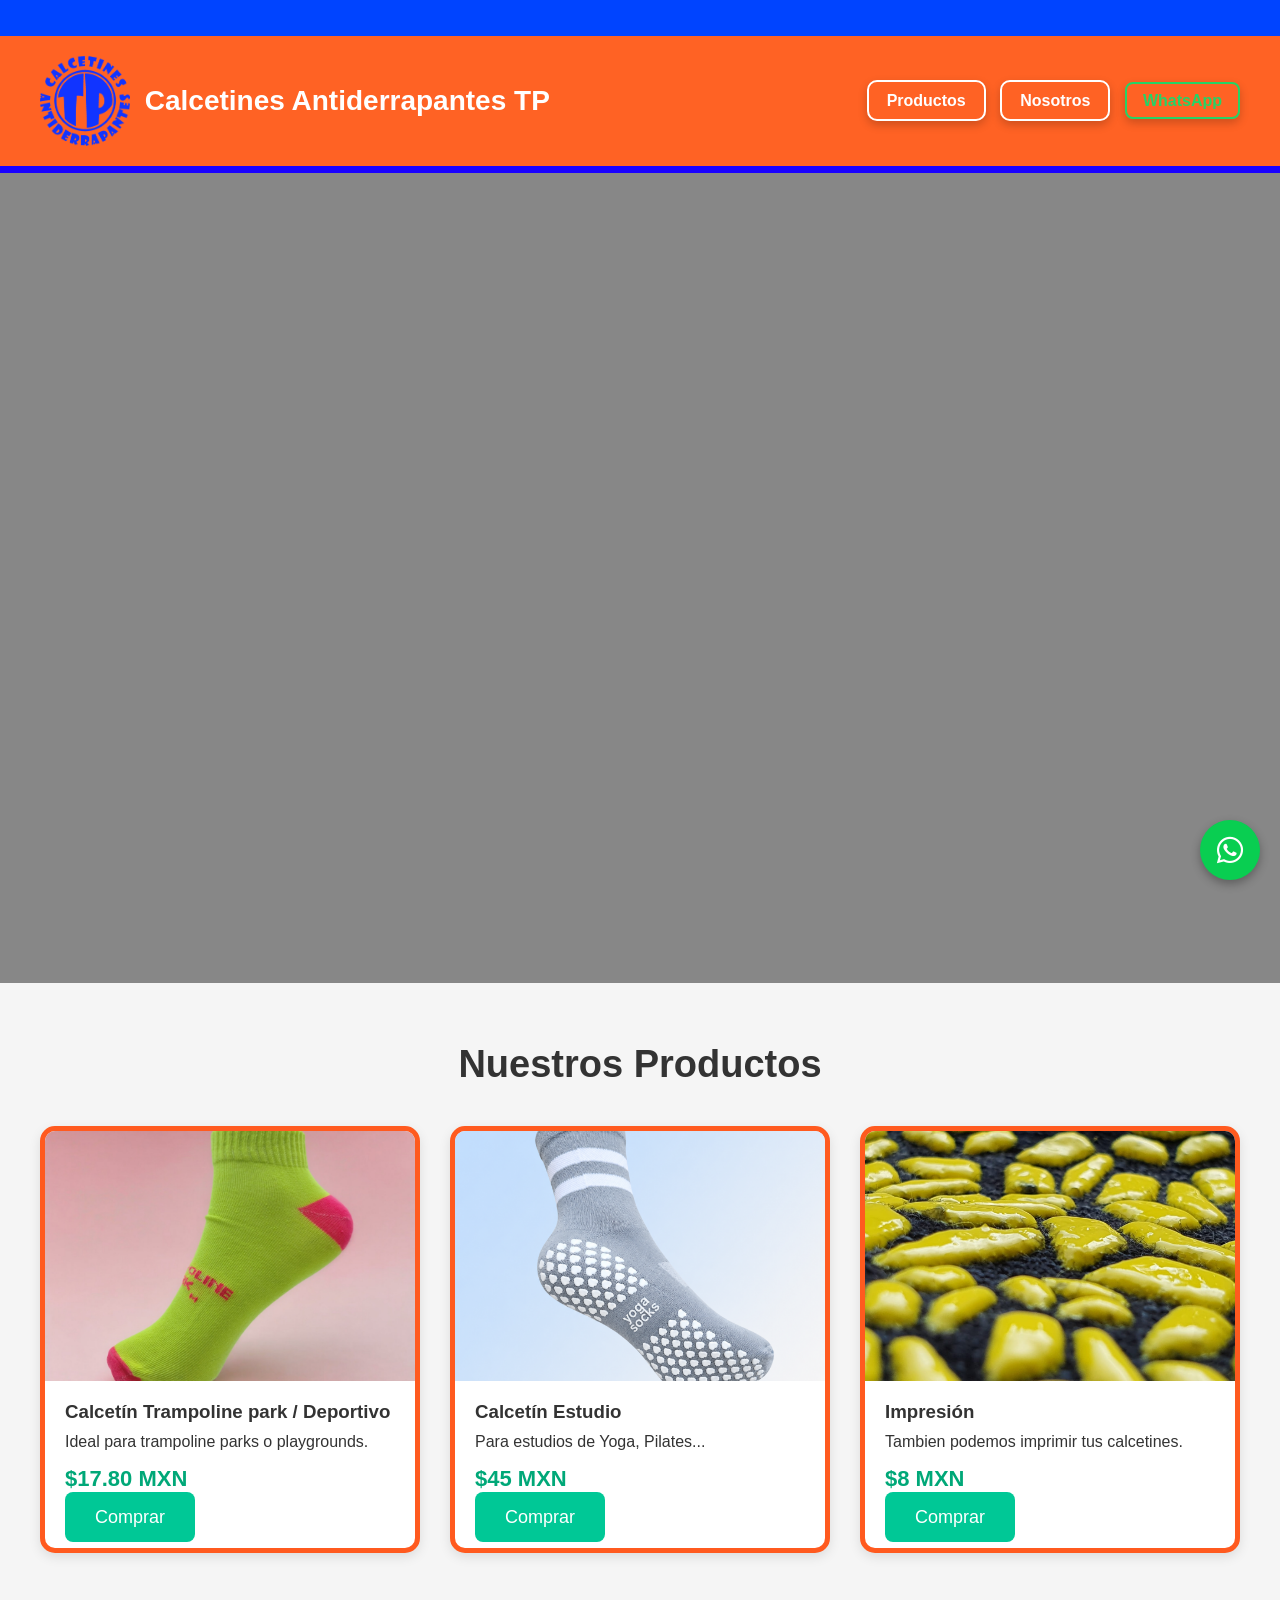
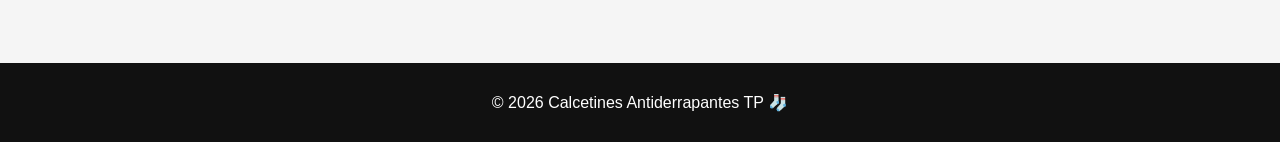
==== index.html @ 1c6a49b4 "Cambios foto yoga portada" ====
<!DOCTYPE html>
<html lang="es">
<head>
<meta charset="UTF-8">
<meta name="viewport" content="width=device-width, initial-scale=1.0">

<title>Calcetines Antiderrapantes</title>

<link rel="stylesheet" href="css/style.css">

<link rel="stylesheet" 
href="https://cdnjs.cloudflare.com/ajax/libs/font-awesome/6.5.1/css/all.min.css">


</head>

<body>
    <div class="top-bar">

        <div class="top-bar-text">

            🧦🧦🧦 TOTALMENTE PERSONALIZADOS |
            ENVIOS A TODA LA REPUBLICA 🚚 |
            MAYOREO Y MENUDEO |
            🔥 TOTALMENTE PERSONALIZADOS |
            ENVIOS A TODA LA REPUBLICA 🚚 |
            MAYOREO Y MENUDEO |
            🔥 TOTALMENTE PERSONALIZADOS |
            ENVIOS A TODA LA REPUBLICA 🚚 |
            MAYOREO Y MENUDEO 🧦🧦🧦 |

        </div>

    </div>
<header>
    <div class="brand">

    <img src="img/logo_TP_sin_fondo.png" class="logo">

    <h1>Calcetines Antiderrapantes TP</h1>

</div>

    <nav>
        <a href="#productos">Productos</a>
        <a href="nosotros.html">Nosotros</a>
        <a
            href="https://wa.me/5213122440520"
            target="_blank"
            class="whatsapp-btn">
            

            WhatsApp

        </a>
    </nav>
</header>

<section class="hero">

    <video autoplay muted loop playsinline preload="metadata" class="video-fondo">

        <source src="video/banner.mp4" type="video/mp4">

    </video>

</section>

<section class="products" id="productos">

    <h2>Nuestros Productos</h2>

    <div class="product-grid">

        <div class="card">
            <img src="img/Photoroom-20240607_124339.jpg">

            <div class="card-content">
                <h3>Calcetín Trampoline park / Deportivo</h3>

                <p>Ideal para trampoline parks o playgrounds.</p>

                <div class="price">$17.80 MXN</div>

                <a class="btn" href="calcetin-deportivo.html">
                    Comprar
                </a>
            </div>
        </div>

        <div class="card">
            <img src="img/yoga_socks_portada.png">

            <div class="card-content">
                <h3>Calcetín Estudio</h3>

                <p>Para estudios de Yoga, Pilates...</p>

                <div class="price">$45 MXN</div>

                <a class="btn" href="calcetin-yoga.html">
                    Comprar
                </a>
            </div>
        </div>

        <div class="card">
            <img src="img/ANTI.jpg">

            <div class="card-content">
                <h3>Impresión</h3>

                <p>Tambien podemos imprimir tus calcetines.</p>

                <div class="price">$8 MXN</div>
                
                <a class="btn" href="impresion.html">
                    Comprar
                </a>
            </div>
        </div>

    </div>

</section>

<footer class="footer">
    <p>© 2026 Calcetines Antiderrapantes TP 🧦</p>
</footer>

<a class="whatsapp"
href="https://wa.me/5213122440520"
target="_blank">

<i class="fa-brands fa-whatsapp"></i>

</a>

</body>
</html>
---- css/style.css ----
*{
        margin:0;
        padding:0;
        box-sizing:border-box;
        font-family:Arial, sans-serif;
    }
    html{
        scroll-behavior:smooth;
    }

    body{
        background:#f5f5f5;
        color:#333;
        overflow-x:hidden;
    }

    img{
        max-width:100%;
        display:block;
    }

    header{
        background:#ff6224;
        color:rgb(255, 255, 255);
        padding:20px 40px;
        display:flex;
        justify-content:space-between;
        align-items:center;
        border-bottom:7px solid rgb(25, 0, 255);
    }

    .brand{
        display:flex;
        align-items:center;
        gap:15px;
    }

    .logo{
        height:90px;
        width:auto;
    }

    header h1{
        font-size:28px;
    }

    nav a{
        color:white;
        text-decoration:none;
        font-weight:700;
        padding:10px 18px;
        border:2px solid white;
        border-radius:10px;
        transition:.3s;
        margin-left:10px;
        backdrop-filter:blur(5px);
        box-shadow:0 4px 10px rgba(0,0,0,.2);
    }

    nav a:hover{
        background:white;
        color:#ff5a1f;

    }

    .hero{
        position:relative;
        height:90vh;
        overflow:hidden;

        display:flex;
        justify-content:center;
        align-items:center;

        text-align:center;
        color:white;
    }

    .video-fondo{
        position:absolute;

        top:0;
        left:0;

        width:100%;
        height:100%;

        object-fit:cover;

        z-index:-1;
    }

    .hero::before{
        content:"";

        position:absolute;

        width:100%;
        height:100%;

        background:rgba(0,0,0,.45);

        top:0;
        left:0;
    }

    .hero-content{
        position:relative;
        z-index:2;
    }

    .hero-content h2{
        font-size:52px;
        margin-bottom:20px;
    }

    .hero-content p{
        font-size:20px;
        margin-bottom:30px;
    }

    .btn{
        background:#00c896;
        color:white;
        padding:15px 30px;
        border:none;
        border-radius:8px;
        text-decoration:none;
        font-size:18px;
        transition:.3s;
    }

    .btn:hover{
        background:#009f77;
    }

    .products{
        padding:60px 40px;
    }

    .products h2{
        text-align:center;
        margin-bottom:40px;
        font-size:38px;
    }

    .product-grid{
        display:grid;
        grid-template-columns:repeat(auto-fit,minmax(250px,1fr));
        gap:30px;
    }

    .card{
        background:white;
        border-radius:15px;
        overflow:hidden;
        border:5px solid #ff5a1f;
        box-shadow:0 4px 12px rgba(0,0,0,.1);
        transition:.3s;
    }

    .card:hover{
        transform:translateY(-5px);
        box-shadow:0 10px 25px rgba(0,0,0,.2);
    }

    .card img{
        width:100%;
        height:250px;
        object-fit:cover;
    }

    .card-content{
        padding:20px;
    }

    .card-content h3{
        margin-bottom:10px;
    }

    .price{
        font-size:22px;
        color:#00a878;
        margin:15px 0;
        font-weight:bold;
    }

    .footer{
        background:#111;
        color:white;
        text-align:center;
        padding:30px;
        margin-top:50px;
    }

    .whatsapp{
        position:fixed;
        bottom:20px;
        right:20px;
        background:#09ce51;
        color:white;
        width:60px;
        height:60px;
        border-radius:50%;
        display:flex;
        justify-content:center;
        align-items:center;
        font-size:30px;
        text-decoration:none;
        box-shadow:0 4px 10px rgba(0,0,0,.3);
    }

    @media(max-width:768px){

        .hero-content h2{
            font-size:36px;
        }

        header{
            flex-direction:column;
            gap:15px;
        }
    }
    .contacto{
    padding:60px 40px;
    background:white;
}

.contacto h2{
    text-align:center;
    font-size:40px;
    margin-bottom:40px;
}

.contact-container{
    max-width:1200px;
    margin:auto;
    display:grid;
    grid-template-columns:1fr 1fr;
    gap:40px;
}

.contact-info{
    font-size:18px;
    line-height:2;
}

.contact-info h3{
    margin-bottom:20px;
    font-size:30px;
}

.contact-form{
    display:flex;
    flex-direction:column;
    gap:20px;
}

.contact-form input,
.contact-form textarea{
    padding:15px;
    border:1px solid #ccc;
    border-radius:10px;
    font-size:16px;
}

.contact-form button{
    background:#00c896;
    color:white;
    border:none;
    padding:15px;
    border-radius:10px;
    font-size:18px;
    cursor:pointer;
    transition:.3s;
}

.contact-form button:hover{
    background:#1114e0;
}

@media(max-width:768px){

.contact-container{
        grid-template-columns:1fr;
    }

header{

        flex-direction:column;

        padding:20px;

        gap:20px;

    }

nav{

        display:flex;

        flex-wrap:wrap;

        justify-content:center;

        gap:10px;

    }

nav a{

        margin:0;

        font-size:14px;

        padding:8px 14px;

    }

.brand{

        flex-direction:column;

        text-align:center;

    }

.brand h1{

        font-size:20px;

    }

.logo{

    height:45px;

    }

}
.top-bar{

        width:100%;

        background:#0044ff;

        color:white;

        overflow:hidden;

        white-space:nowrap;

        padding:10px 0;

        font-weight:700;

        font-size:14px;

}

.top-bar-text{

        display:inline-block;

        padding-left:100%;

        animation:scrollText 18s linear infinite;

}

@keyframes scrollText{

    0%{
        transform:translateX(0);
    }

    100%{
        transform:translateX(-100%);
    }

}

.whatsapp-btn{

    border:2px solid #25D366;

    border-radius:8px;

    padding:8px 16px;

    color:#25D366;

    font-weight:700;

    transition:0.3s;

}

.whatsapp-btn:hover{

    background:#25D366;

    color:white;

}
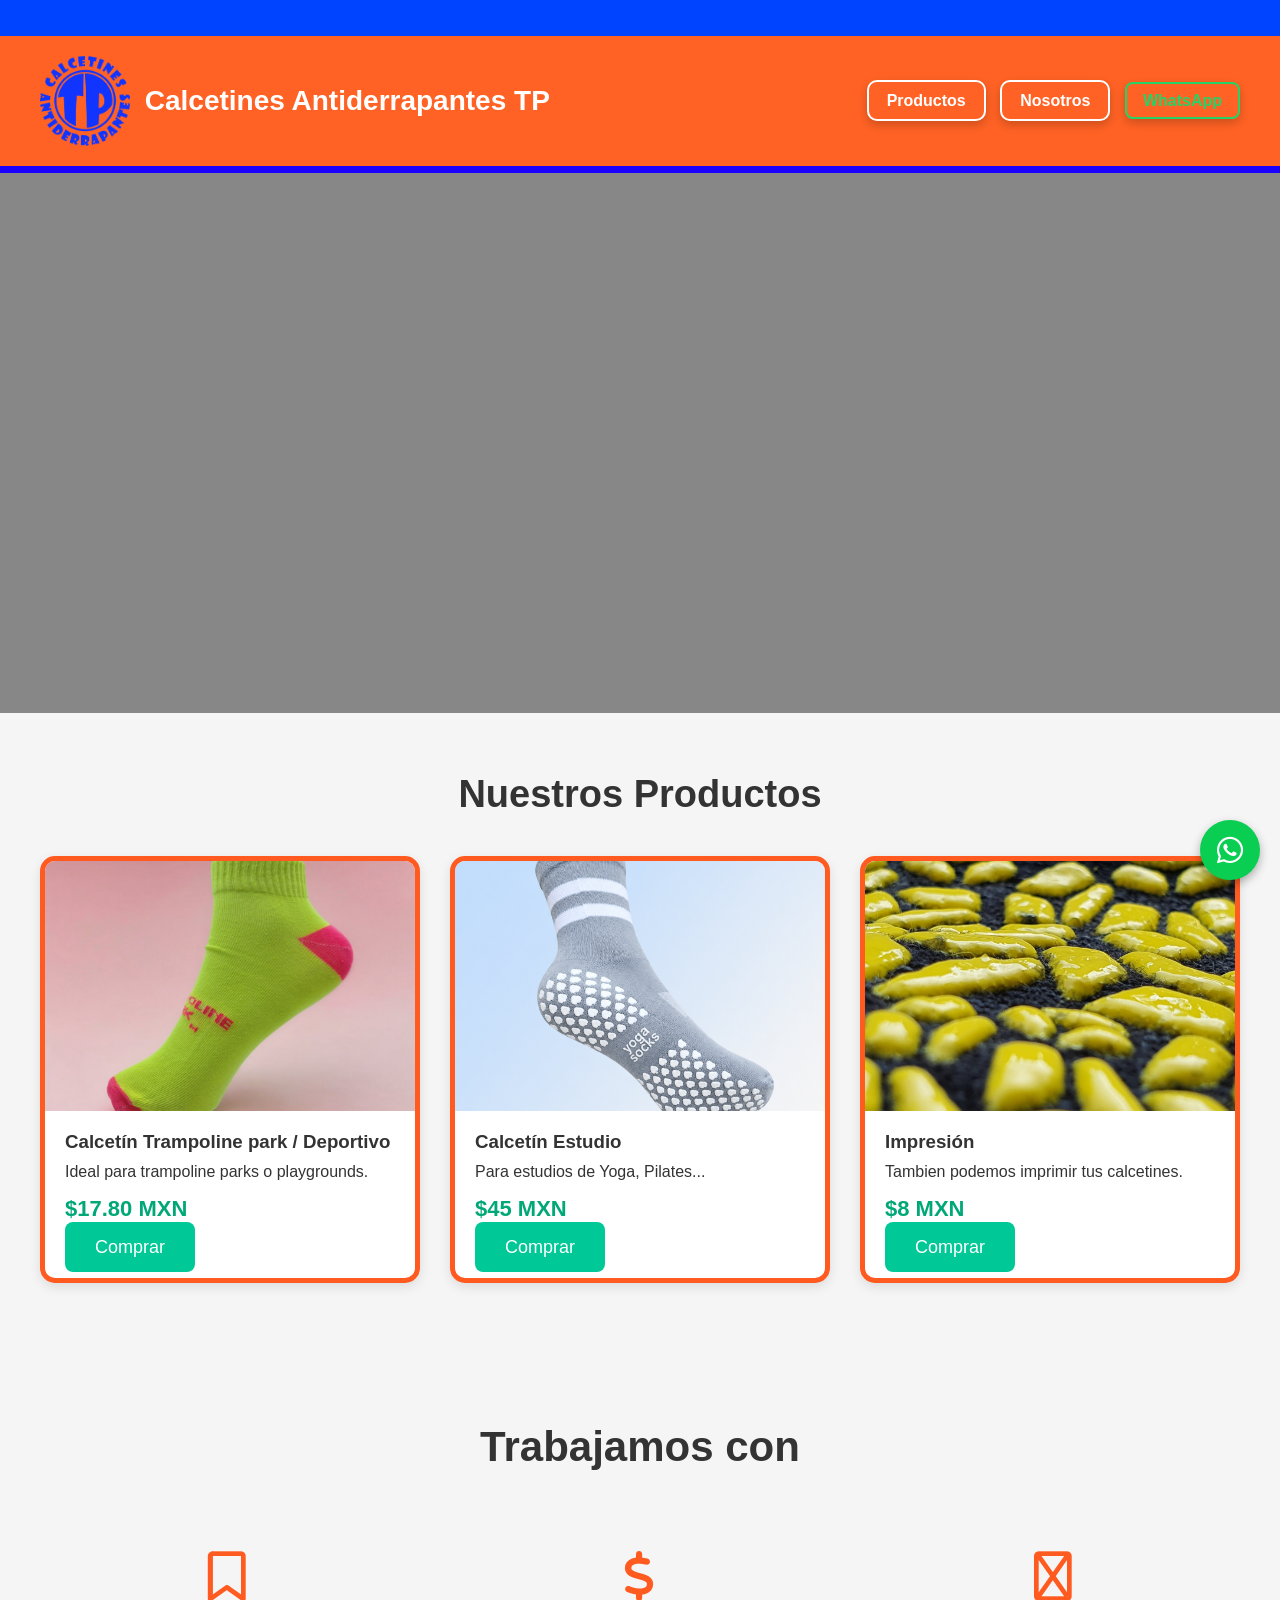
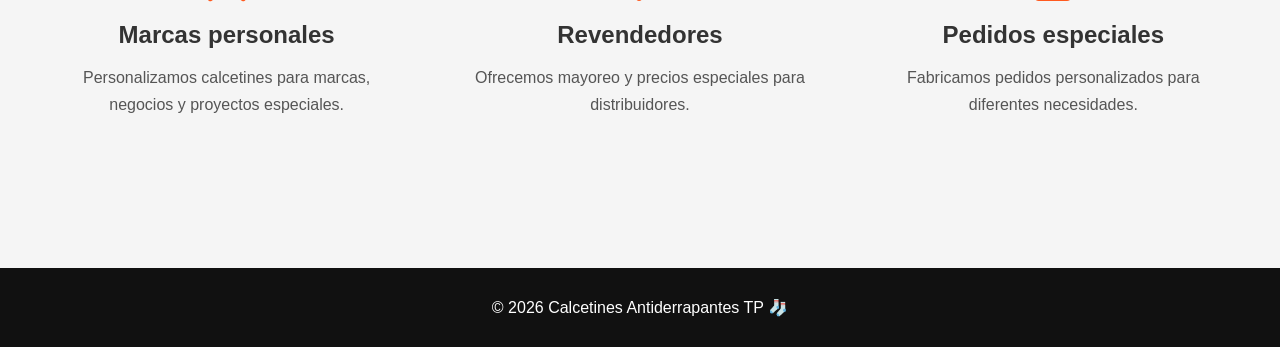
==== commit 7a9d403d: "Cambios pagina 2" ====
--- a/index.html
+++ b/index.html
@@ -123,6 +123,60 @@
     </div>
 
 </section>
+<section class="benefits">
+
+    <h2>Trabajamos con</h2>
+
+    <div class="benefits-container">
+
+        <div class="benefit-box">
+
+            <i class="fa-regular fa-bookmark"></i>
+
+            <h3>Marcas personales</h3>
+
+            <p>
+
+                Personalizamos calcetines para marcas,
+                negocios y proyectos especiales.
+
+            </p>
+
+        </div>
+
+        <div class="benefit-box">
+
+            <i class="fa-solid fa-dollar-sign"></i>
+
+            <h3>Revendedores</h3>
+
+            <p>
+
+                Ofrecemos mayoreo y precios especiales
+                para distribuidores.
+
+            </p>
+
+        </div>
+
+        <div class="benefit-box">
+
+            <i class="fa-regular fa-medal"></i>
+
+            <h3>Pedidos especiales</h3>
+
+            <p>
+
+                Fabricamos pedidos personalizados
+                para diferentes necesidades.
+
+            </p>
+
+        </div>
+
+    </div>
+
+</section>
 
 <footer class="footer">
     <p>© 2026 Calcetines Antiderrapantes TP 🧦</p>
--- a/css/style.css
+++ b/css/style.css
@@ -65,7 +65,7 @@
 
     .hero{
         position:relative;
-        height:90vh;
+        height:60vh;
         overflow:hidden;
 
         display:flex;
@@ -402,4 +402,64 @@
 
     color:white;
 
+}
+
+.benefits{
+
+    padding:80px 40px;
+
+    background:#f5f5f5;
+
+    text-align:center;
+
+}
+
+.benefits h2{
+
+    font-size:42px;
+
+    margin-bottom:60px;
+
+}
+
+.benefits-container{
+
+    display:grid;
+
+    grid-template-columns:repeat(auto-fit,minmax(250px,1fr));
+
+    gap:40px;
+
+}
+
+.benefit-box{
+
+    padding:20px;
+
+}
+
+.benefit-box i{
+
+    font-size:50px;
+
+    margin-bottom:20px;
+
+    color:#ff5a1f;
+
+}
+
+.benefit-box h3{
+
+    margin-bottom:15px;
+
+    font-size:24px;
+
+}
+
+.benefit-box p{
+
+    color:#555;
+
+    line-height:1.7;
+
 }
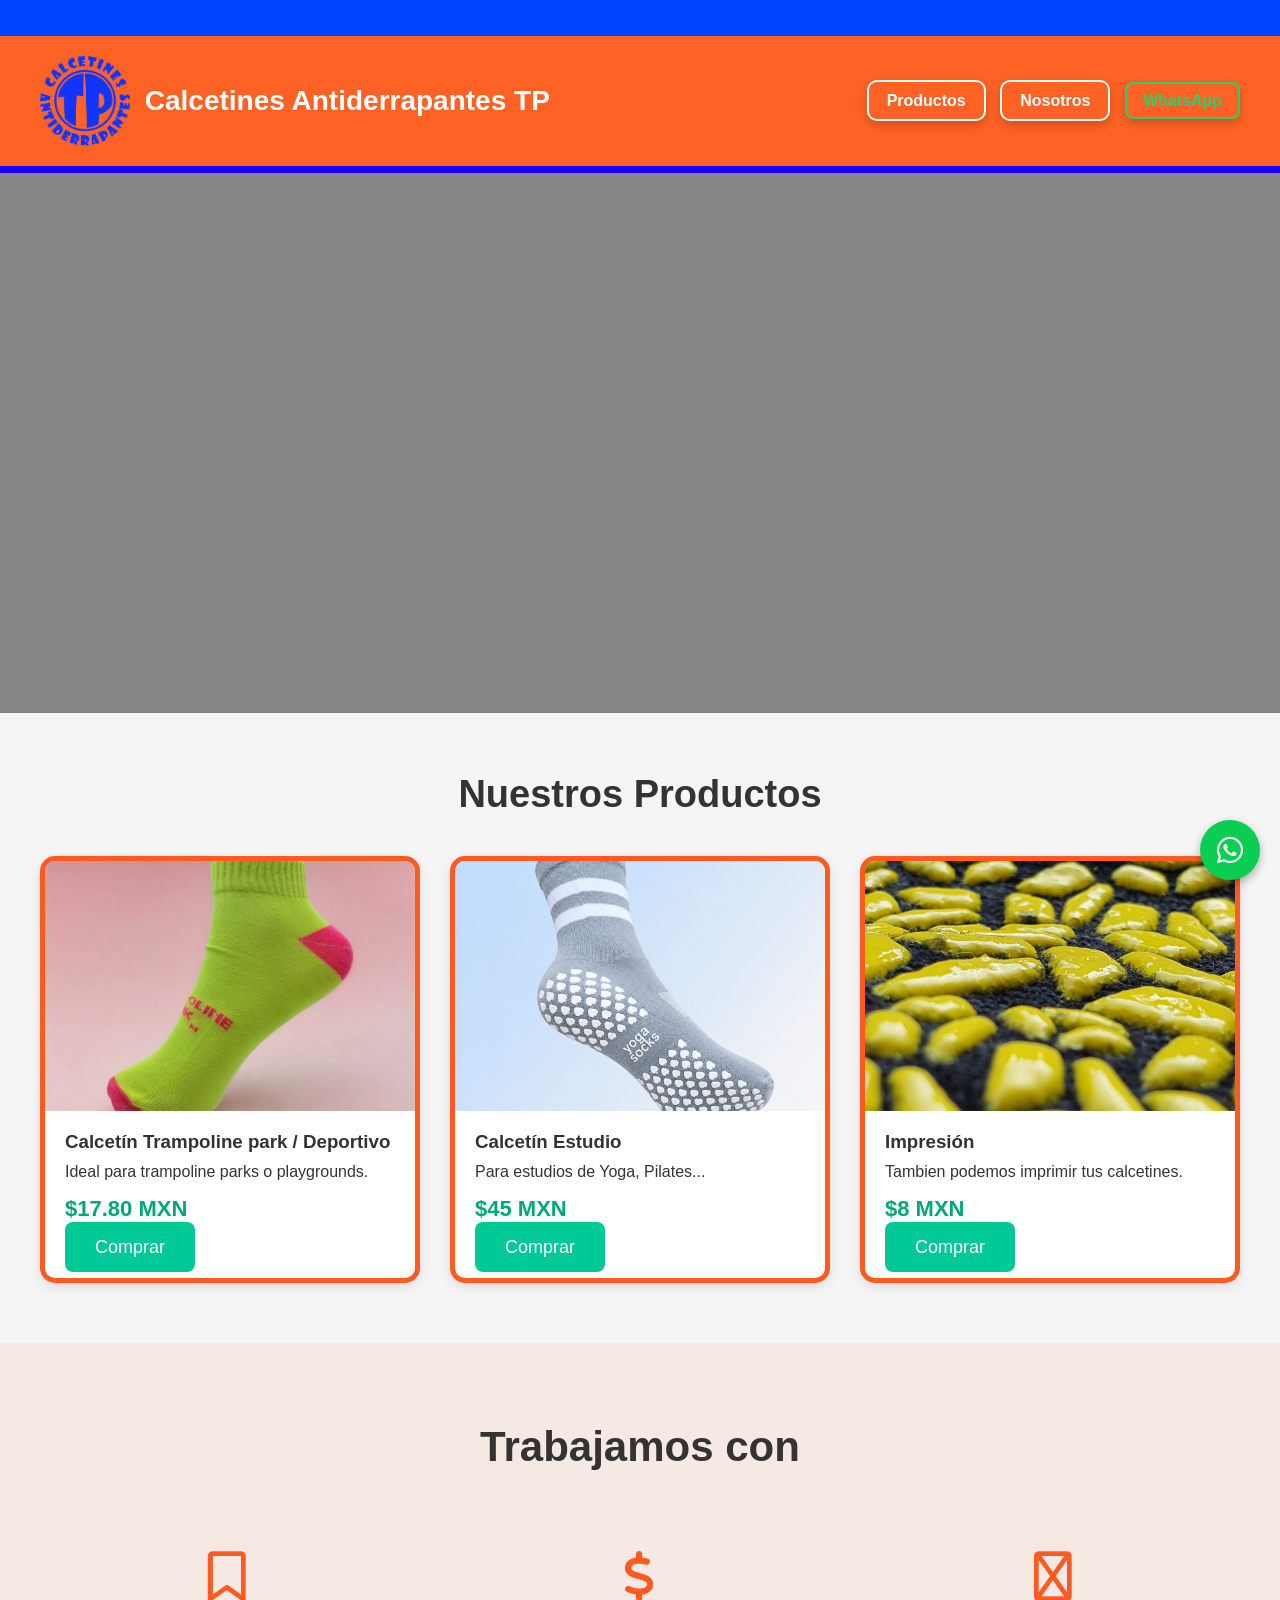
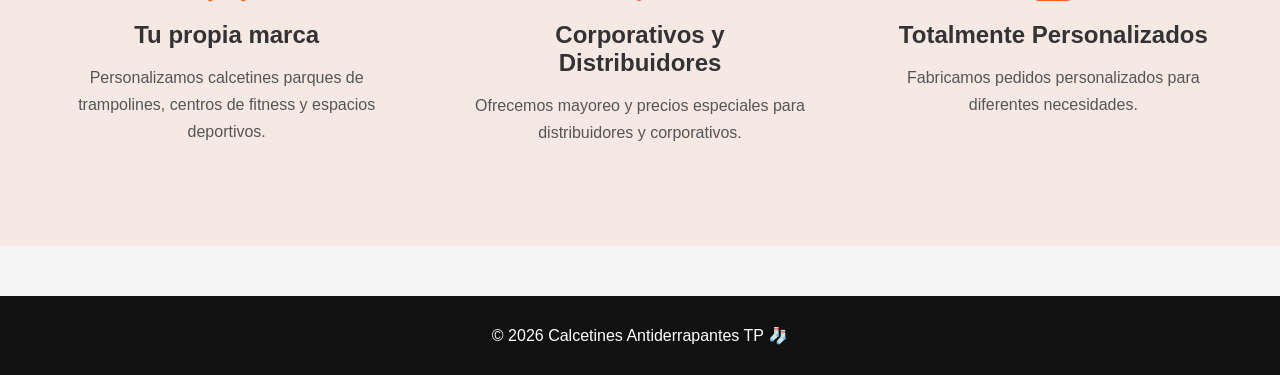
==== commit 6a41fbef: "cambios barra abajo" ====
--- a/index.html
+++ b/index.html
@@ -133,12 +133,12 @@
 
             <i class="fa-regular fa-bookmark"></i>
 
-            <h3>Marcas personales</h3>
+            <h3>Tu propia marca</h3>
 
             <p>
 
-                Personalizamos calcetines para marcas,
-                negocios y proyectos especiales.
+                Personalizamos calcetines parques de trampolines,
+                centros de fitness y espacios deportivos.
 
             </p>
 
@@ -148,12 +148,12 @@
 
             <i class="fa-solid fa-dollar-sign"></i>
 
-            <h3>Revendedores</h3>
+            <h3>Corporativos y Distribuidores</h3>
 
             <p>
 
                 Ofrecemos mayoreo y precios especiales
-                para distribuidores.
+                para distribuidores y corporativos.
 
             </p>
 
@@ -163,7 +163,7 @@
 
             <i class="fa-regular fa-medal"></i>
 
-            <h3>Pedidos especiales</h3>
+            <h3>Totalmente Personalizados</h3>
 
             <p>
 
--- a/css/style.css
+++ b/css/style.css
@@ -408,7 +408,7 @@
 
     padding:80px 40px;
 
-    background:#f5f5f5;
+    background:rgba(255,90,31,0.08);
 
     text-align:center;
 
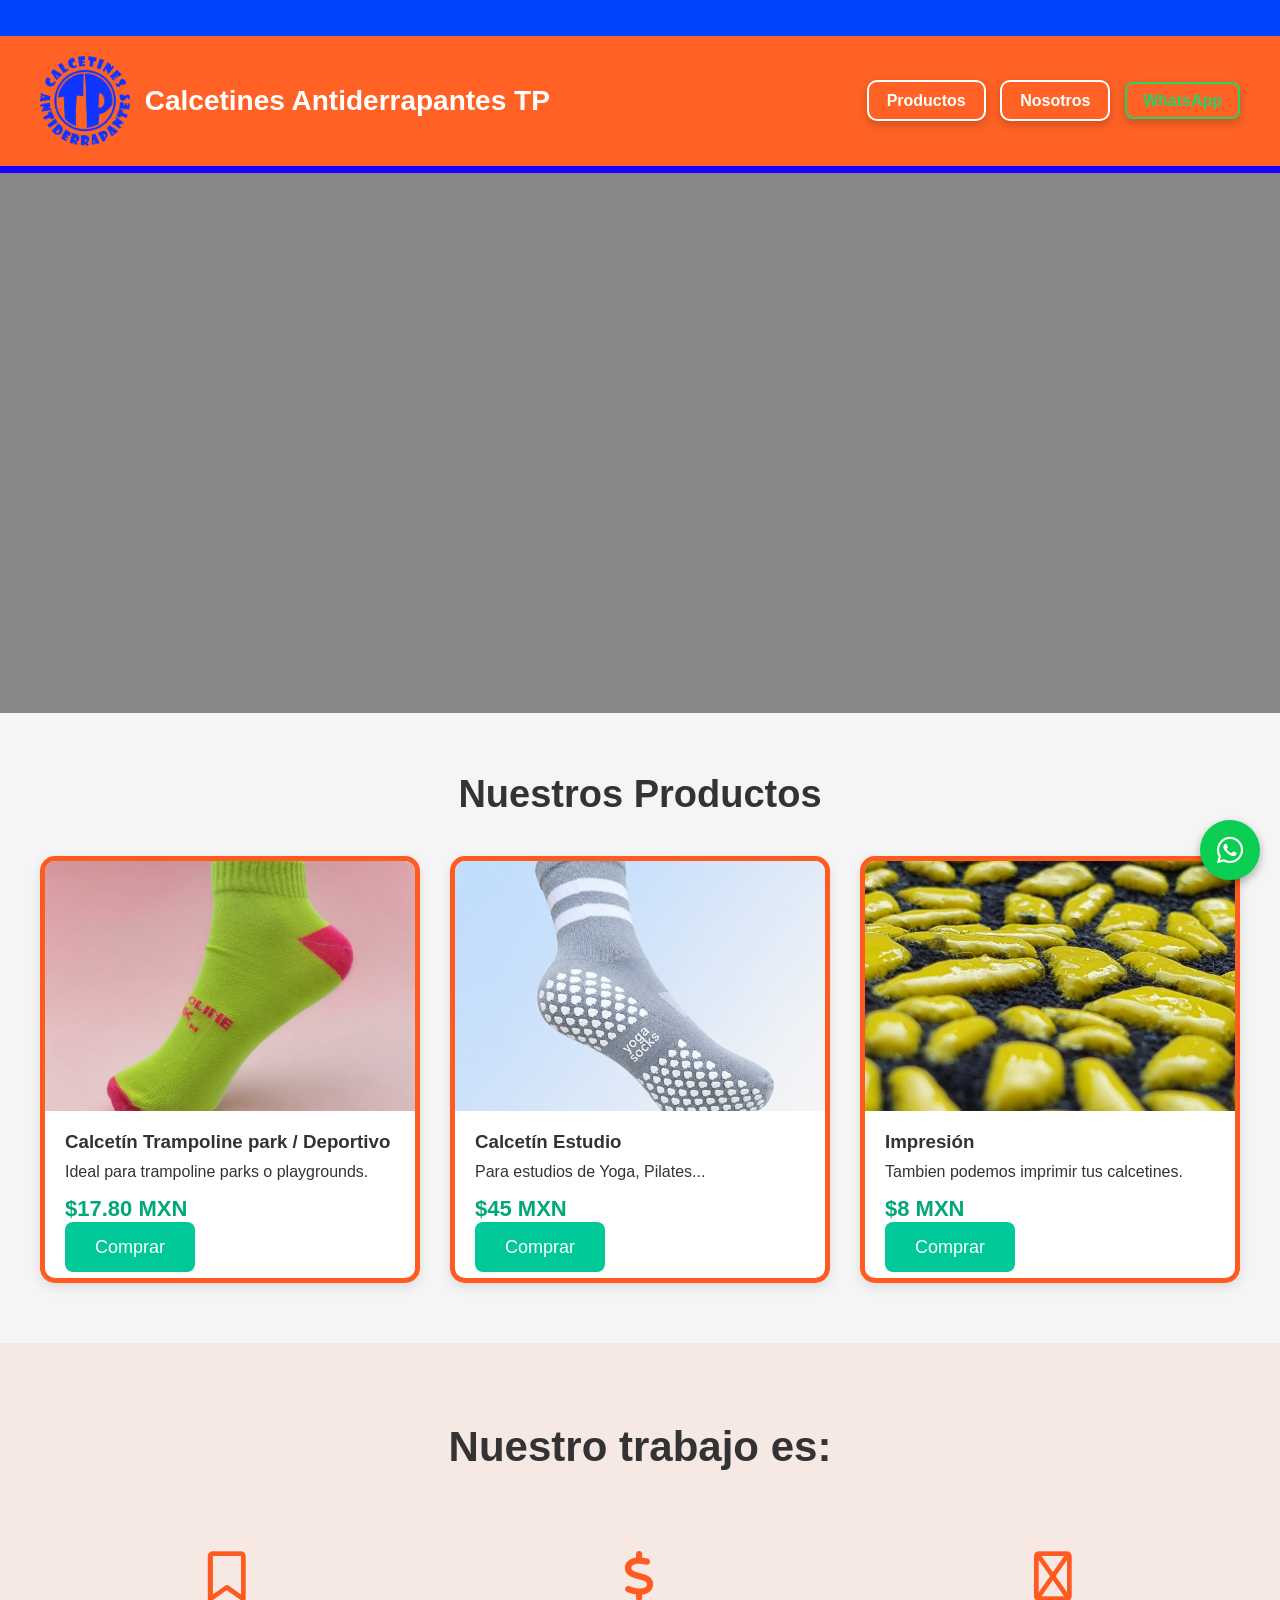
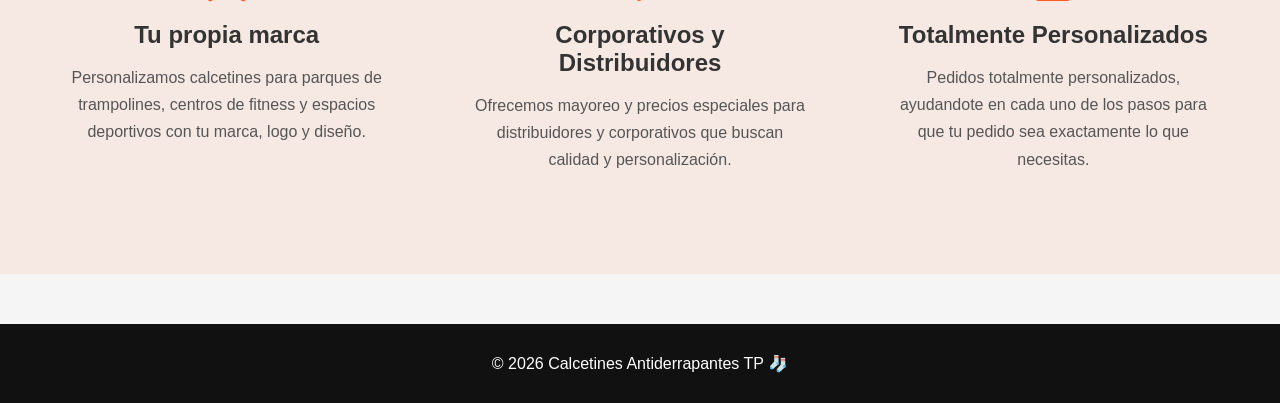
==== commit 2a4554ca: "cambios barra abajo 2" ====
--- a/index.html
+++ b/index.html
@@ -125,7 +125,7 @@
 </section>
 <section class="benefits">
 
-    <h2>Trabajamos con</h2>
+    <h2>Nuestro trabajo es:</h2>
 
     <div class="benefits-container">
 
@@ -137,8 +137,8 @@
 
             <p>
 
-                Personalizamos calcetines parques de trampolines,
-                centros de fitness y espacios deportivos.
+                Personalizamos calcetines para parques de trampolines,
+                centros de fitness y espacios deportivos con tu marca, logo y diseño.
 
             </p>
 
@@ -153,7 +153,7 @@
             <p>
 
                 Ofrecemos mayoreo y precios especiales
-                para distribuidores y corporativos.
+                para distribuidores y corporativos que buscan calidad y personalización.
 
             </p>
 
@@ -167,8 +167,7 @@
 
             <p>
 
-                Fabricamos pedidos personalizados
-                para diferentes necesidades.
+                Pedidos totalmente personalizados, ayudandote en cada uno de los pasos para que tu pedido sea exactamente lo que necesitas.
 
             </p>
 
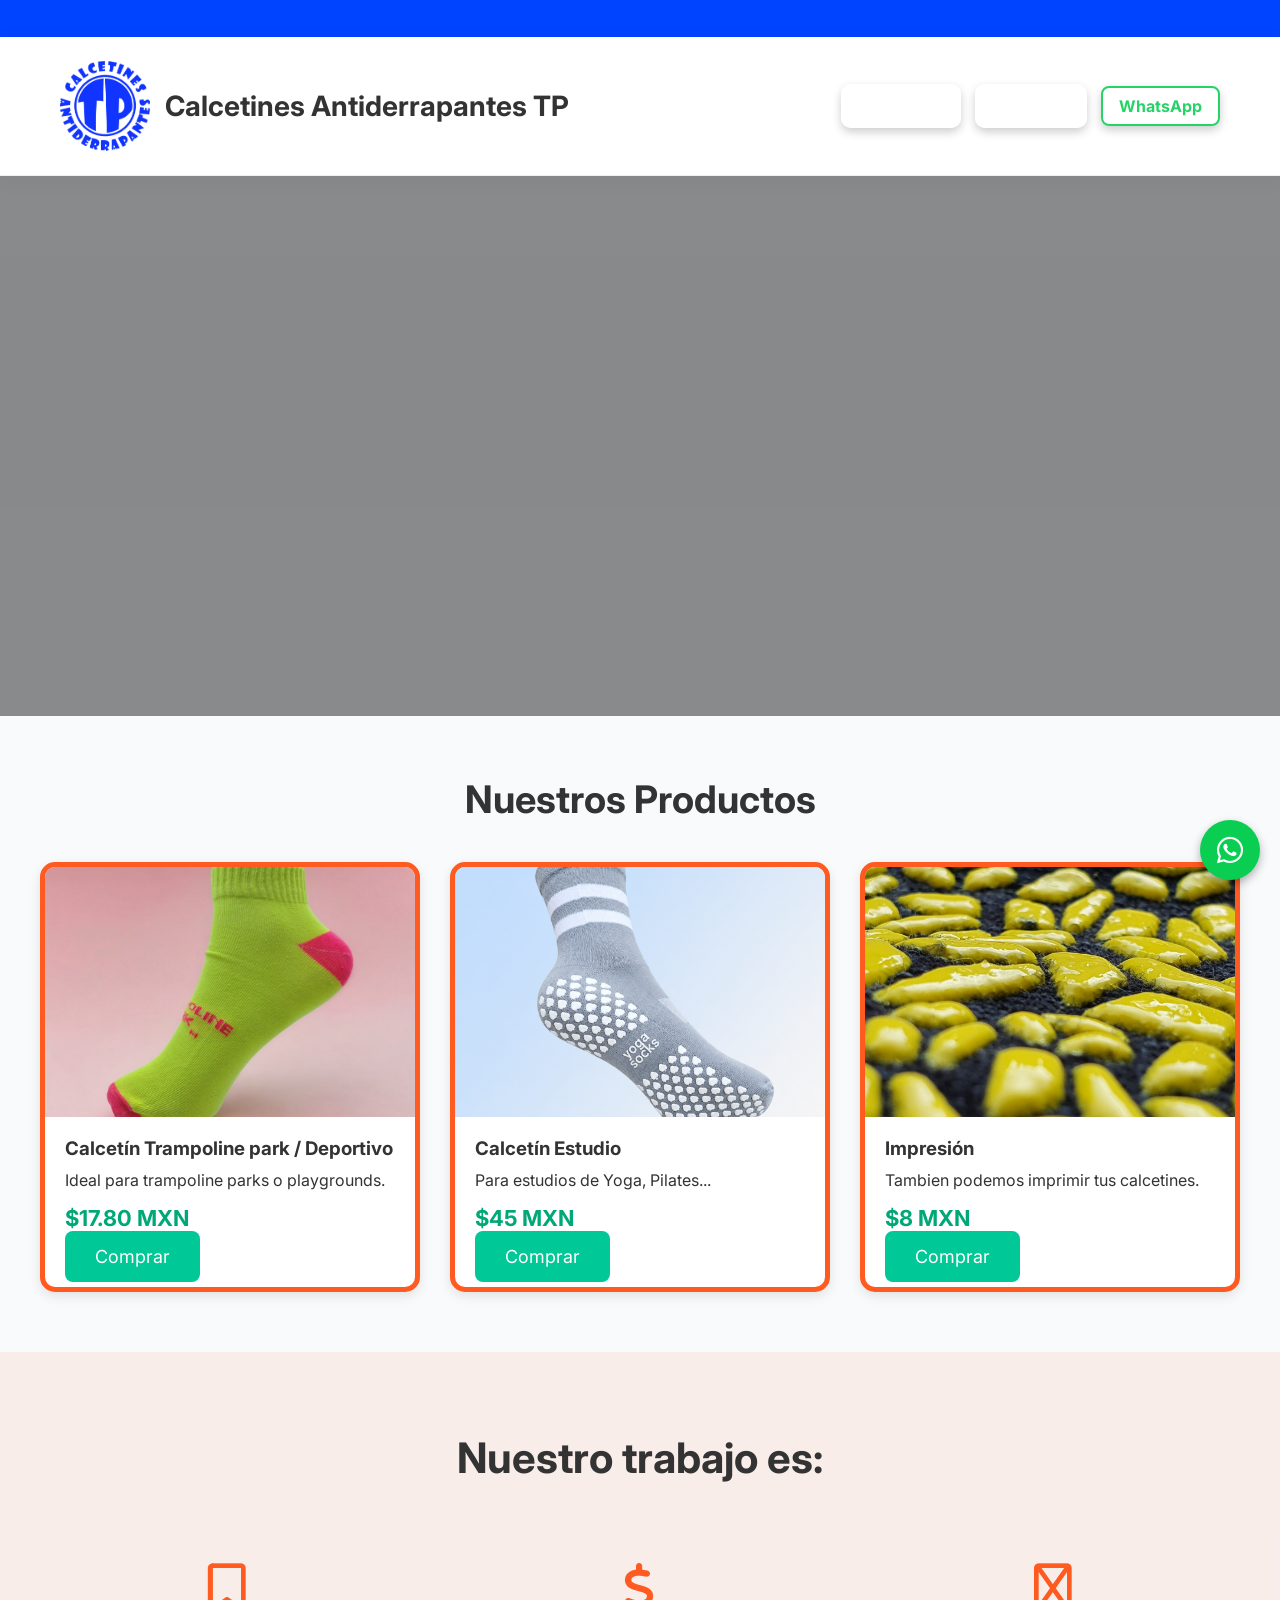
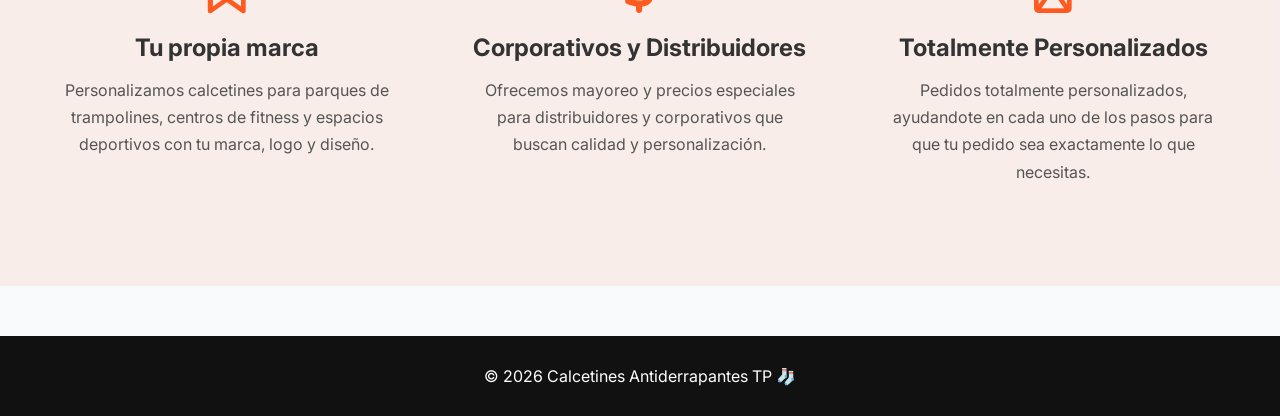
==== commit 2e43a9e0: "Cambios mayores diseño" ====
--- a/index.html
+++ b/index.html
@@ -10,6 +10,8 @@
 
 <link rel="stylesheet" 
 href="https://cdnjs.cloudflare.com/ajax/libs/font-awesome/6.5.1/css/all.min.css">
+
+<link href="https://fonts.googleapis.com/css2?family=Inter:wght@400;500;600;700&display=swap" rel="stylesheet">
 
 
 </head>
--- a/css/style.css
+++ b/css/style.css
@@ -2,14 +2,14 @@
         margin:0;
         padding:0;
         box-sizing:border-box;
-        font-family:Arial, sans-serif;
+        font-family:'Inter', sans-serif;
     }
     html{
         scroll-behavior:smooth;
     }
 
     body{
-        background:#f5f5f5;
+        background:#F8FAFC;
         color:#333;
         overflow-x:hidden;
     }
@@ -20,13 +20,21 @@
     }
 
     header{
-        background:#ff6224;
-        color:rgb(255, 255, 255);
-        padding:20px 40px;
+        background:white;
+        padding:24px 60px;
         display:flex;
         justify-content:space-between;
         align-items:center;
-        border-bottom:7px solid rgb(25, 0, 255);
+
+        position:sticky;
+        top:0;
+        z-index:1000;
+
+        backdrop-filter:blur(12px);
+
+        border-bottom:1px solid rgba(0,0,0,.06);
+
+        box-shadow:0 4px 20px rgba(2,48,71,.05);
     }
 
     .brand{
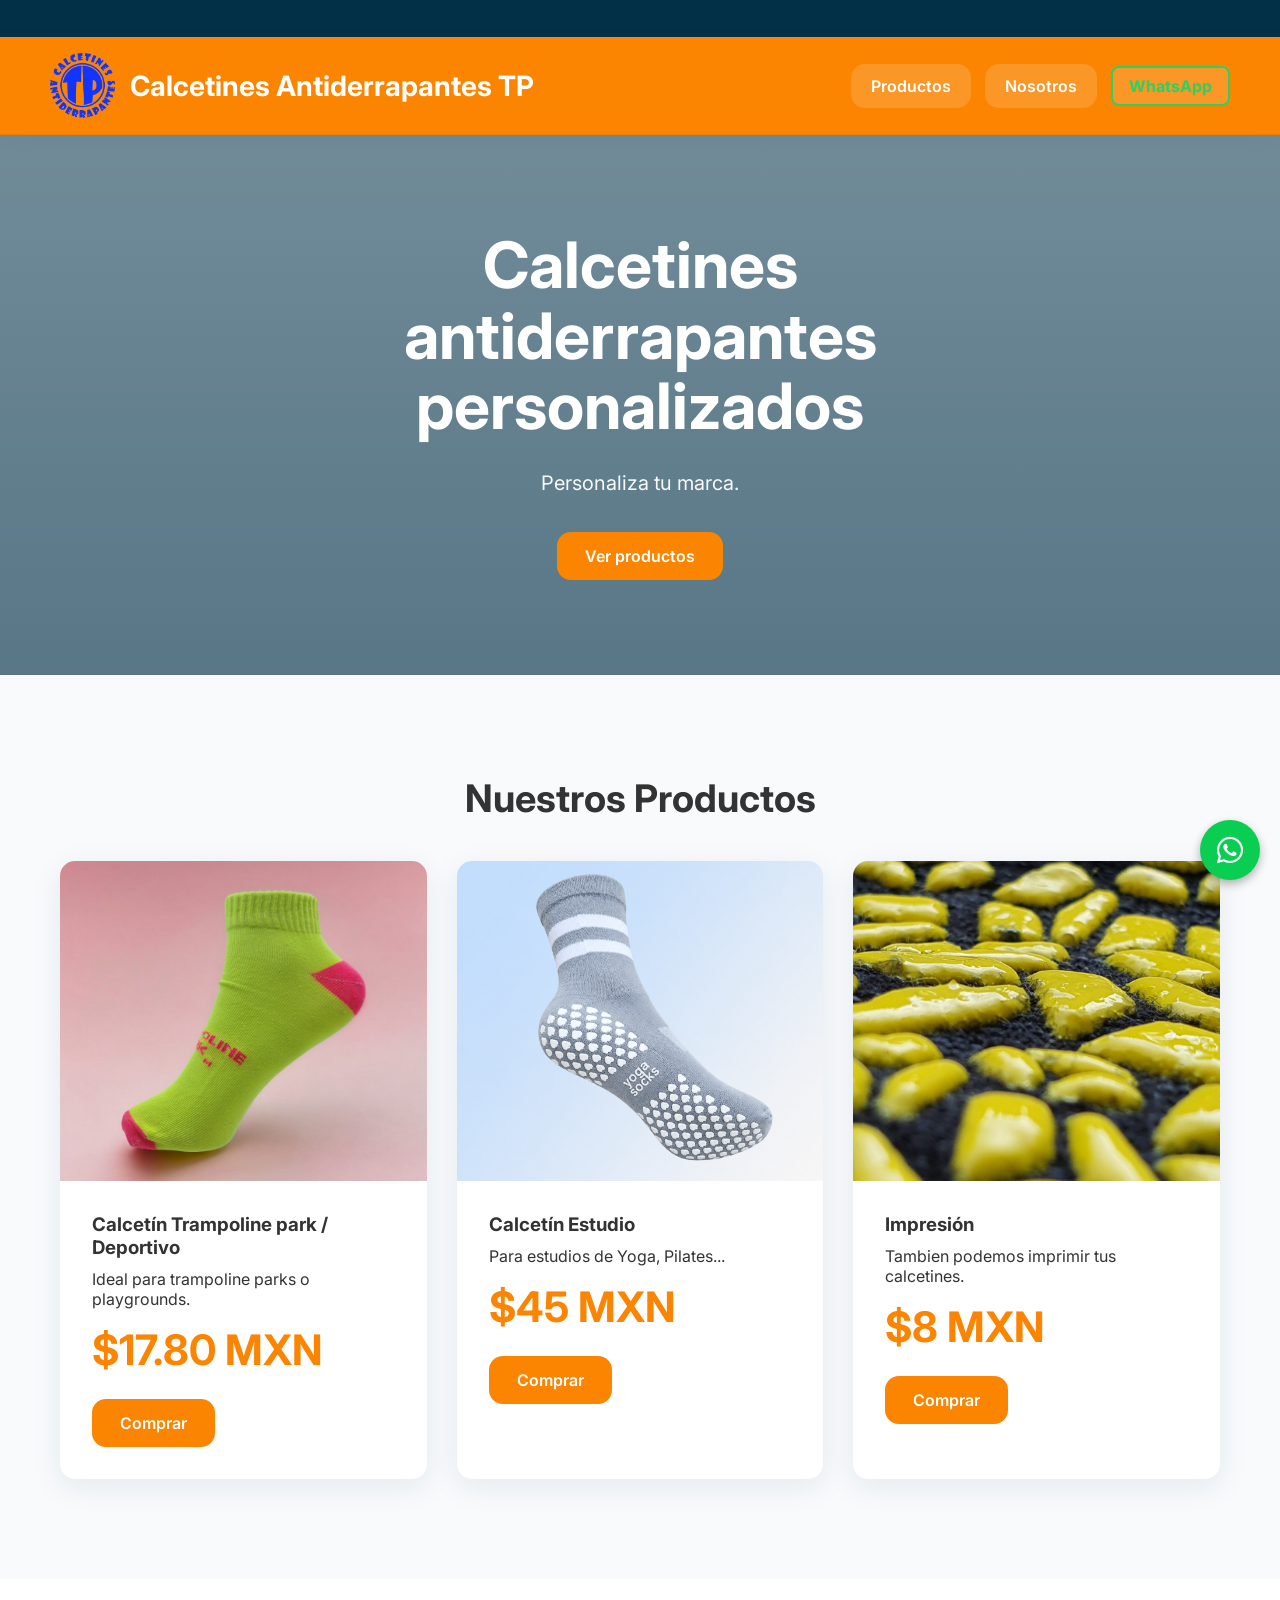
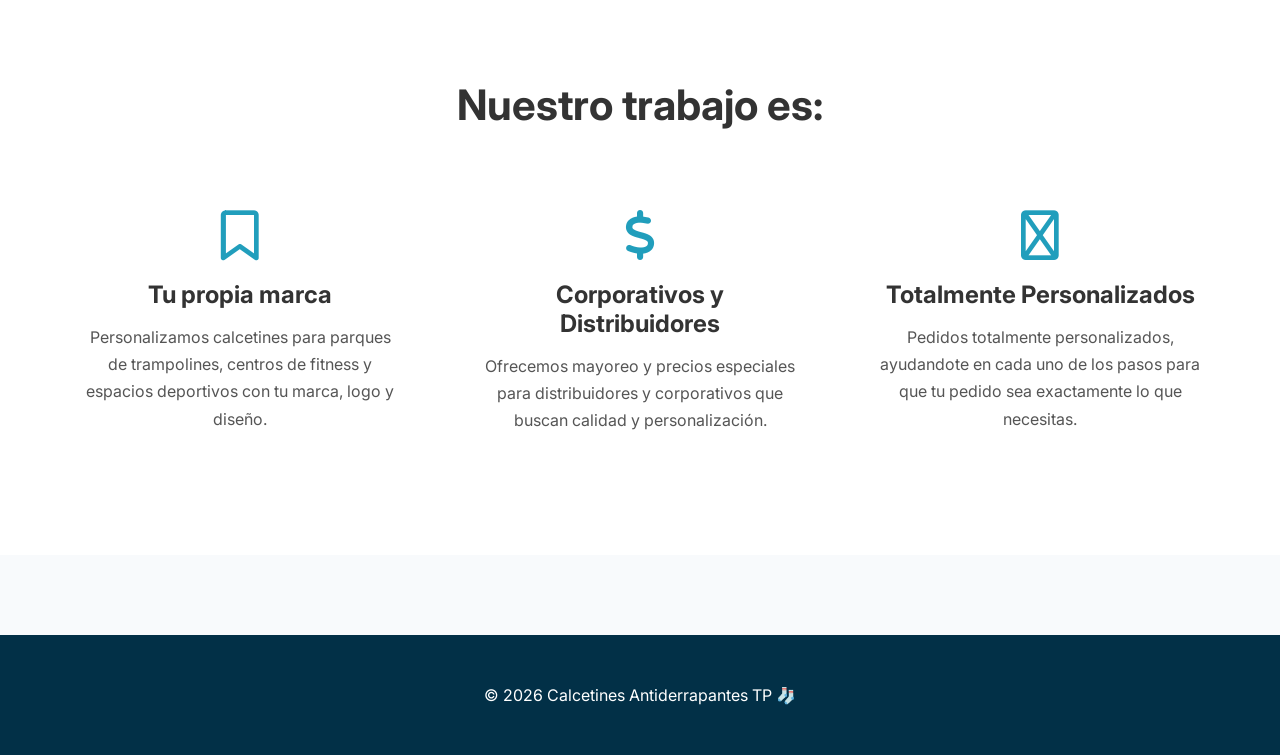
==== commit 42c90db2: "Cambios pagina finales" ====
--- a/index.html
+++ b/index.html
@@ -24,12 +24,7 @@
             🧦🧦🧦 TOTALMENTE PERSONALIZADOS |
             ENVIOS A TODA LA REPUBLICA 🚚 |
             MAYOREO Y MENUDEO |
-            🔥 TOTALMENTE PERSONALIZADOS |
-            ENVIOS A TODA LA REPUBLICA 🚚 |
-            MAYOREO Y MENUDEO |
-            🔥 TOTALMENTE PERSONALIZADOS |
-            ENVIOS A TODA LA REPUBLICA 🚚 |
-            MAYOREO Y MENUDEO 🧦🧦🧦 |
+            CONTACTANOS POR WHATSAPP 📲
 
         </div>
 
@@ -65,6 +60,21 @@
         <source src="video/banner.mp4" type="video/mp4">
 
     </video>
+    <div class="hero-content">
+
+        <h2>
+            Calcetines antiderrapantes personalizados
+        </h2>
+
+        <p>
+            Personaliza tu marca.
+        </p>
+
+        <a href="#productos" class="btn">
+            Ver productos
+        </a>
+
+    </div>
 
 </section>
 
--- a/css/style.css
+++ b/css/style.css
@@ -20,8 +20,8 @@
     }
 
     header{
-        background:white;
-        padding:24px 60px;
+        background:#FB8500;
+        padding:16px 50px;
         display:flex;
         justify-content:space-between;
         align-items:center;
@@ -44,32 +44,35 @@
     }
 
     .logo{
-        height:90px;
+        height:65px;
         width:auto;
     }
 
     header h1{
-        font-size:28px;
+    font-size:28px;
+    color:white;
+    font-weight:700;
     }
 
     nav a{
         color:white;
         text-decoration:none;
-        font-weight:700;
-        padding:10px 18px;
-        border:2px solid white;
-        border-radius:10px;
-        transition:.3s;
+        font-weight:600;
+        padding:12px 20px;
+        border-radius:14px;
+        transition:.3s ease;
         margin-left:10px;
-        backdrop-filter:blur(5px);
-        box-shadow:0 4px 10px rgba(0,0,0,.2);
+
+        background:rgba(255,255,255,.15);
+
+        backdrop-filter:blur(8px);
     }
 
     nav a:hover{
         background:white;
-        color:#ff5a1f;
-
-    }
+        color:#FB8500;
+    }
+    
 
     .hero{
         position:relative;
@@ -106,7 +109,11 @@
         width:100%;
         height:100%;
 
-        background:rgba(0,0,0,.45);
+        background:linear-gradient(
+        to bottom,
+        rgba(2,48,71,.55),
+        rgba(2,48,71,.65)
+    );
 
         top:0;
         left:0;
@@ -115,35 +122,45 @@
     .hero-content{
         position:relative;
         z-index:2;
+        max-width:700px;
+        padding:20px;
     }
 
     .hero-content h2{
-        font-size:52px;
-        margin-bottom:20px;
+        font-size:64px;
+        line-height:1.1;
+        margin-bottom:24px;
+        font-weight:700;
     }
 
     .hero-content p{
         font-size:20px;
-        margin-bottom:30px;
+        line-height:1.7;
+        margin-bottom:32px;
+        opacity:.95;
     }
 
     .btn{
-        background:#00c896;
+        background:#FB8500;
         color:white;
-        padding:15px 30px;
+        padding:14px 28px;
         border:none;
-        border-radius:8px;
+        border-radius:14px;
         text-decoration:none;
-        font-size:18px;
-        transition:.3s;
+        font-size:16px;
+        font-weight:600;
+        transition:.3s ease;
+
+        display:inline-block;
     }
 
     .btn:hover{
-        background:#009f77;
+        background:#ff961f;
+        transform:translateY(-3px);
     }
 
     .products{
-        padding:60px 40px;
+        padding:100px 60px;
     }
 
     .products h2{
@@ -162,24 +179,29 @@
         background:white;
         border-radius:15px;
         overflow:hidden;
-        border:5px solid #ff5a1f;
-        box-shadow:0 4px 12px rgba(0,0,0,.1);
-        transition:.3s;
+
+        border:none;
+
+        box-shadow:0 8px 30px rgba(2,48,71,.08);
+
+        transition:.35s ease;
     }
 
     .card:hover{
-        transform:translateY(-5px);
-        box-shadow:0 10px 25px rgba(0,0,0,.2);
+        transform:translateY(-8px);
+
+        box-shadow:0 18px 40px rgba(2,48,71,.12);
     }
 
     .card img{
         width:100%;
-        height:250px;
+        height:320px;
         object-fit:cover;
+        object-position:center;
     }
 
     .card-content{
-        padding:20px;
+        padding:32px;
     }
 
     .card-content h3{
@@ -188,17 +210,17 @@
 
     .price{
         font-size:22px;
-        color:#00a878;
+        color:#219ebc;
         margin:15px 0;
         font-weight:bold;
     }
 
     .footer{
-        background:#111;
+        background:#023047;
         color:white;
         text-align:center;
-        padding:30px;
-        margin-top:50px;
+        padding:50px;
+        margin-top:80px;
     }
 
     .whatsapp{
@@ -230,7 +252,7 @@
         }
     }
     .contacto{
-    padding:60px 40px;
+    padding:100px 60px;
     background:white;
 }
 
@@ -350,7 +372,7 @@
 
         width:100%;
 
-        background:#0044ff;
+        background:#023047;
 
         color:white;
 
@@ -413,13 +435,9 @@
 }
 
 .benefits{
-
-    padding:80px 40px;
-
-    background:rgba(255,90,31,0.08);
-
+    padding:100px 60px;
+    background:white;
     text-align:center;
-
 }
 
 .benefits h2{
@@ -452,8 +470,7 @@
 
     margin-bottom:20px;
 
-    color:#ff5a1f;
-
+    color:#219ebc;
 }
 
 .benefit-box h3{
@@ -470,4 +487,194 @@
 
     line-height:1.7;
 
+}
+
+.nosotros{
+
+    max-width:1200px;
+
+    margin:auto;
+
+    padding:120px 40px;
+
+    display:grid;
+
+    grid-template-columns:1fr 1fr;
+
+    gap:80px;
+
+    align-items:center;
+}
+
+.nosotros img{
+
+    width:100%;
+
+    border-radius:30px;
+
+    box-shadow:0 10px 40px rgba(2,48,71,.10);
+}
+
+.texto h1{
+
+    font-size:56px;
+
+    margin-bottom:30px;
+
+    color:#023047;
+
+    line-height:1.1;
+}
+
+.texto p{
+
+    font-size:18px;
+
+    line-height:1.9;
+
+    margin-bottom:24px;
+
+    color:#555;
+}
+
+@media(max-width:768px){
+
+    .nosotros{
+
+        grid-template-columns:1fr;
+
+        padding:80px 24px;
+
+        gap:50px;
+    }
+
+    .texto h1{
+
+        font-size:40px;
+    }
+
+}
+
+.container{
+
+    max-width:1300px;
+
+    margin:auto;
+
+    padding:100px 40px;
+}
+
+.product{
+
+    display:grid;
+
+    grid-template-columns:1fr 1fr;
+
+    gap:80px;
+
+    background:white;
+
+    padding:50px;
+
+    border-radius:32px;
+
+    box-shadow:0 10px 40px rgba(2,48,71,.08);
+
+    align-items:center;
+}
+
+.product img{
+
+    width:100%;
+
+    border-radius:24px;
+
+    height:500px;
+
+    object-fit:cover;
+}
+
+.info h1{
+
+    font-size:56px;
+
+    margin-bottom:24px;
+
+    color:#023047;
+
+    line-height:1.1;
+}
+
+.price{
+
+    font-size:42px;
+
+    color:#FB8500;
+
+    font-weight:700;
+
+    margin-bottom:24px;
+}
+
+.description{
+
+    line-height:1.9;
+
+    margin-bottom:30px;
+
+    font-size:18px;
+
+    color:#555;
+}
+
+.features{
+
+    margin-bottom:40px;
+
+    padding-left:20px;
+}
+
+.features li{
+
+    margin-bottom:16px;
+
+    font-size:18px;
+
+    color:#444;
+}
+
+.back{
+
+    display:inline-block;
+
+    margin-top:30px;
+
+    color:#023047;
+
+    text-decoration:none;
+
+    font-weight:600;
+}
+
+@media(max-width:768px){
+
+    .product{
+
+        grid-template-columns:1fr;
+
+        padding:30px;
+
+        gap:40px;
+    }
+
+    .info h1{
+
+        font-size:40px;
+    }
+
+    .product img{
+
+        height:350px;
+    }
+
 }
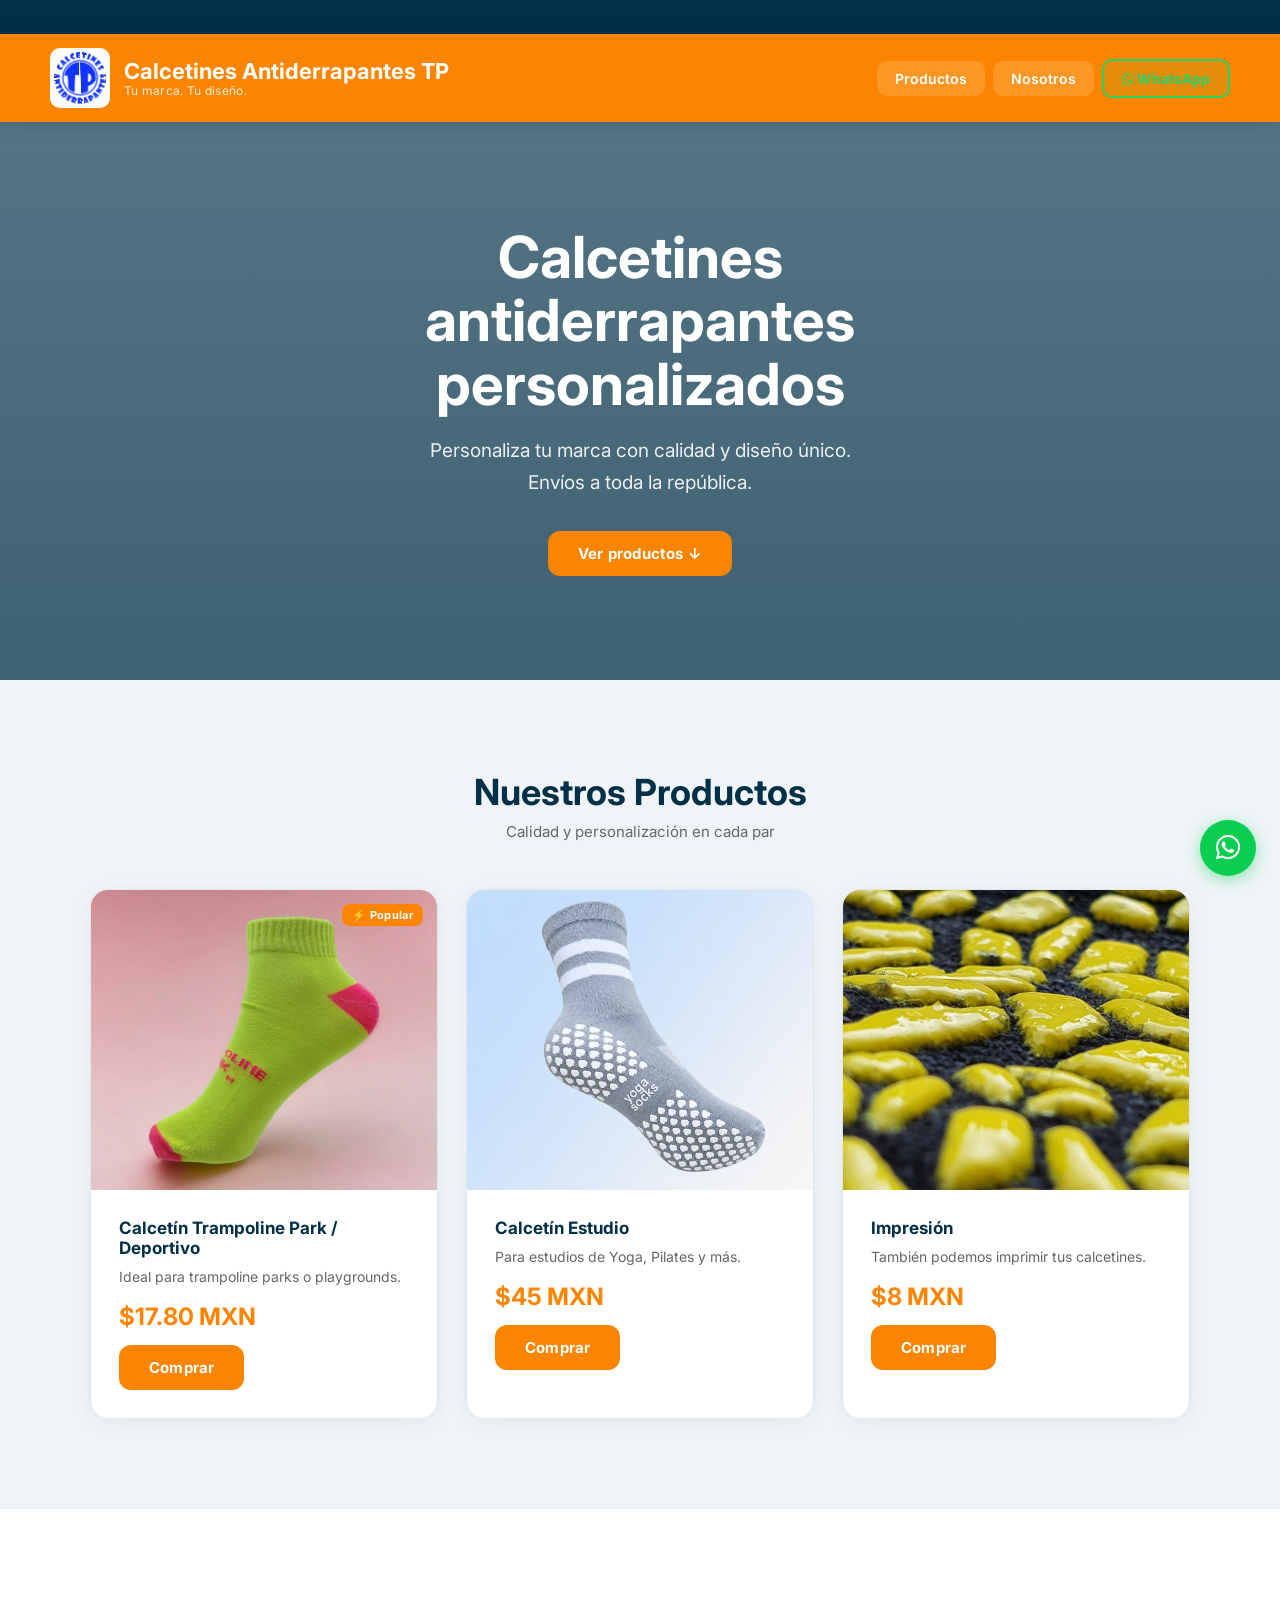
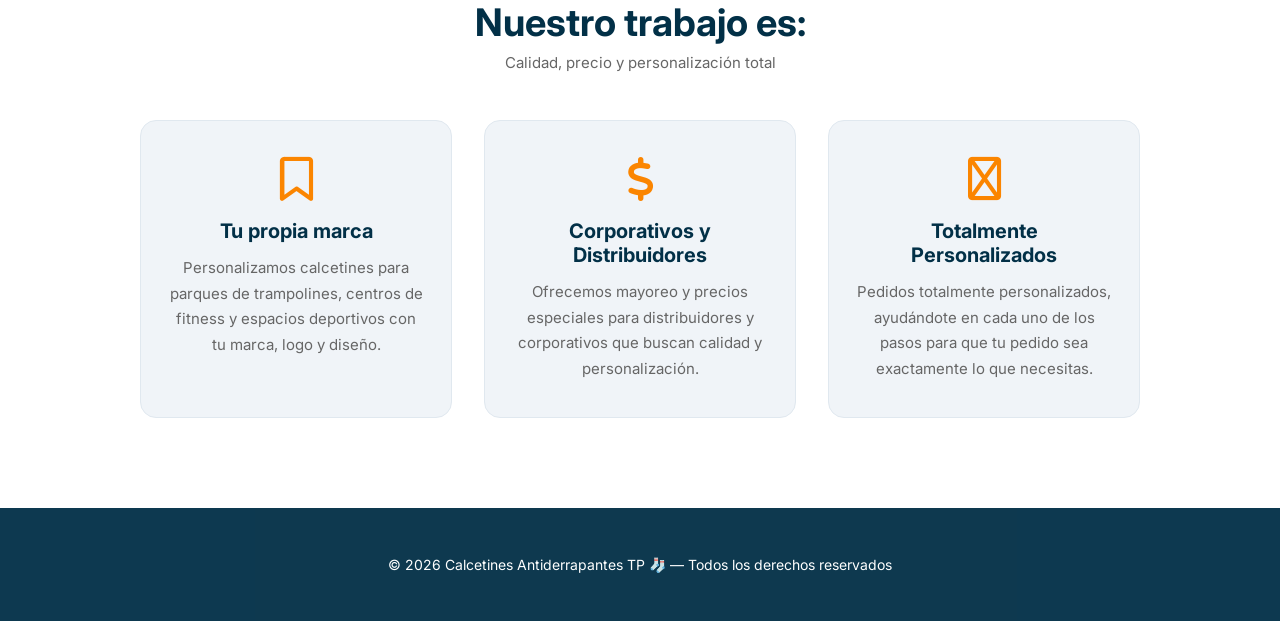
==== commit 12c1b861: "Cambios total diseño pagina" ====
--- a/index.html
+++ b/index.html
@@ -3,203 +3,122 @@
 <head>
 <meta charset="UTF-8">
 <meta name="viewport" content="width=device-width, initial-scale=1.0">
-
-<title>Calcetines Antiderrapantes</title>
-
+<title>Calcetines Antiderrapantes TP</title>
 <link rel="stylesheet" href="css/style.css">
-
-<link rel="stylesheet" 
-href="https://cdnjs.cloudflare.com/ajax/libs/font-awesome/6.5.1/css/all.min.css">
-
+<link rel="stylesheet" href="https://cdnjs.cloudflare.com/ajax/libs/font-awesome/6.5.1/css/all.min.css">
 <link href="https://fonts.googleapis.com/css2?family=Inter:wght@400;500;600;700&display=swap" rel="stylesheet">
-
-
 </head>
 
 <body>
-    <div class="top-bar">
 
-        <div class="top-bar-text">
+<div class="top-bar">
+    <div class="top-bar-text">
+        🧦🧦🧦 TOTALMENTE PERSONALIZADOS &nbsp;|&nbsp;
+        ENVIOS A TODA LA REPUBLICA 🚚 &nbsp;|&nbsp;
+        MAYOREO Y MENUDEO &nbsp;|&nbsp;
+        CONTACTANOS POR WHATSAPP 📲 &nbsp;&nbsp;&nbsp;&nbsp;&nbsp;
+    </div>
+</div>
 
-            🧦🧦🧦 TOTALMENTE PERSONALIZADOS |
-            ENVIOS A TODA LA REPUBLICA 🚚 |
-            MAYOREO Y MENUDEO |
-            CONTACTANOS POR WHATSAPP 📲
-
-        </div>
-
-    </div>
 <header>
     <div class="brand">
-
-    <img src="img/logo_TP_sin_fondo.png" class="logo">
-
-    <h1>Calcetines Antiderrapantes TP</h1>
-
-</div>
-
+        <img src="img/logo_TP_sin_fondo.png" class="logo" alt="Logo TP">
+        <h1>Calcetines Antiderrapantes TP<span>Tu marca. Tu diseño.</span></h1>
+    </div>
     <nav>
         <a href="#productos">Productos</a>
         <a href="nosotros.html">Nosotros</a>
-        <a
-            href="https://wa.me/5213122440520"
-            target="_blank"
-            class="whatsapp-btn">
-            
-
-            WhatsApp
-
+        <a href="https://wa.me/5213122440520" target="_blank" class="whatsapp-btn">
+            <i class="fa-brands fa-whatsapp"></i> WhatsApp
         </a>
     </nav>
 </header>
 
 <section class="hero">
-
     <video autoplay muted loop playsinline preload="metadata" class="video-fondo">
-
         <source src="video/banner.mp4" type="video/mp4">
-
     </video>
     <div class="hero-content">
-
-        <h2>
-            Calcetines antiderrapantes personalizados
-        </h2>
-
-        <p>
-            Personaliza tu marca.
-        </p>
-
-        <a href="#productos" class="btn">
-            Ver productos
-        </a>
-
+               <h2>Calcetines antiderrapantes personalizados</h2>
+        <p>Personaliza tu marca con calidad y diseño único.<br>Envíos a toda la república.</p>
+        <a href="#productos" class="btn">Ver productos ↓</a>
     </div>
-
 </section>
 
 <section class="products" id="productos">
-
     <h2>Nuestros Productos</h2>
+    <p class="section-subtitle">Calidad y personalización en cada par</p>
 
     <div class="product-grid">
 
         <div class="card">
-            <img src="img/Photoroom-20240607_124339.jpg">
-
+            <span class="card-badge">⚡ Popular</span>
+            <img src="img/Photoroom-20240607_124339.jpg" alt="Calcetín Deportivo">
             <div class="card-content">
-                <h3>Calcetín Trampoline park / Deportivo</h3>
-
+                <h3>Calcetín Trampoline Park / Deportivo</h3>
                 <p>Ideal para trampoline parks o playgrounds.</p>
-
                 <div class="price">$17.80 MXN</div>
-
-                <a class="btn" href="calcetin-deportivo.html">
-                    Comprar
-                </a>
+                <a class="btn" href="calcetin-deportivo.html">Comprar</a>
             </div>
         </div>
 
         <div class="card">
-            <img src="img/yoga_socks_portada.png">
-
+            <img src="img/yoga_socks_portada.png" alt="Calcetín Estudio">
             <div class="card-content">
                 <h3>Calcetín Estudio</h3>
-
-                <p>Para estudios de Yoga, Pilates...</p>
-
+                <p>Para estudios de Yoga, Pilates y más.</p>
                 <div class="price">$45 MXN</div>
-
-                <a class="btn" href="calcetin-yoga.html">
-                    Comprar
-                </a>
+                <a class="btn" href="calcetin-yoga.html">Comprar</a>
             </div>
         </div>
 
         <div class="card">
-            <img src="img/ANTI.jpg">
-
+            <img src="img/ANTI.jpg" alt="Servicio de Impresión">
             <div class="card-content">
                 <h3>Impresión</h3>
-
-                <p>Tambien podemos imprimir tus calcetines.</p>
-
+                <p>También podemos imprimir tus calcetines.</p>
                 <div class="price">$8 MXN</div>
-                
-                <a class="btn" href="impresion.html">
-                    Comprar
-                </a>
+                <a class="btn" href="impresion.html">Comprar</a>
             </div>
         </div>
 
     </div>
+</section>
 
-</section>
 <section class="benefits">
-
     <h2>Nuestro trabajo es:</h2>
+    <p class="section-subtitle">Calidad, precio y personalización total </p>
 
     <div class="benefits-container">
 
         <div class="benefit-box">
-
             <i class="fa-regular fa-bookmark"></i>
-
             <h3>Tu propia marca</h3>
-
-            <p>
-
-                Personalizamos calcetines para parques de trampolines,
-                centros de fitness y espacios deportivos con tu marca, logo y diseño.
-
-            </p>
-
+            <p>Personalizamos calcetines para parques de trampolines, centros de fitness y espacios deportivos con tu marca, logo y diseño.</p>
         </div>
 
         <div class="benefit-box">
-
             <i class="fa-solid fa-dollar-sign"></i>
-
             <h3>Corporativos y Distribuidores</h3>
-
-            <p>
-
-                Ofrecemos mayoreo y precios especiales
-                para distribuidores y corporativos que buscan calidad y personalización.
-
-            </p>
-
+            <p>Ofrecemos mayoreo y precios especiales para distribuidores y corporativos que buscan calidad y personalización.</p>
         </div>
 
         <div class="benefit-box">
-
             <i class="fa-regular fa-medal"></i>
-
             <h3>Totalmente Personalizados</h3>
-
-            <p>
-
-                Pedidos totalmente personalizados, ayudandote en cada uno de los pasos para que tu pedido sea exactamente lo que necesitas.
-
-            </p>
-
+            <p>Pedidos totalmente personalizados, ayudándote en cada uno de los pasos para que tu pedido sea exactamente lo que necesitas.</p>
         </div>
 
     </div>
-
 </section>
 
 <footer class="footer">
-    <p>© 2026 Calcetines Antiderrapantes TP 🧦</p>
+    <p>© 2026 Calcetines Antiderrapantes TP 🧦 — Todos los derechos reservados</p>
 </footer>
 
-<a class="whatsapp"
-href="https://wa.me/5213122440520"
-target="_blank">
-
-<i class="fa-brands fa-whatsapp"></i>
-
+<a class="whatsapp" href="https://wa.me/5213122440520" target="_blank" aria-label="WhatsApp">
+    <i class="fa-brands fa-whatsapp"></i>
 </a>
 
 </body>
-</html>+</html>
--- a/css/style.css
+++ b/css/style.css
@@ -1,680 +1,646 @@
-    *{
-        margin:0;
-        padding:0;
-        box-sizing:border-box;
-        font-family:'Inter', sans-serif;
-    }
-    html{
-        scroll-behavior:smooth;
-    }
-
-    body{
-        background:#F8FAFC;
-        color:#333;
-        overflow-x:hidden;
-    }
-
-    img{
-        max-width:100%;
-        display:block;
-    }
-
-    header{
-        background:#FB8500;
-        padding:16px 50px;
-        display:flex;
-        justify-content:space-between;
-        align-items:center;
-
-        position:sticky;
-        top:0;
-        z-index:1000;
-
-        backdrop-filter:blur(12px);
-
-        border-bottom:1px solid rgba(0,0,0,.06);
-
-        box-shadow:0 4px 20px rgba(2,48,71,.05);
-    }
-
-    .brand{
-        display:flex;
-        align-items:center;
-        gap:15px;
-    }
-
-    .logo{
-        height:65px;
-        width:auto;
-    }
-
-    header h1{
-    font-size:28px;
-    color:white;
-    font-weight:700;
-    }
-
-    nav a{
-        color:white;
-        text-decoration:none;
-        font-weight:600;
-        padding:12px 20px;
-        border-radius:14px;
-        transition:.3s ease;
-        margin-left:10px;
-
-        background:rgba(255,255,255,.15);
-
-        backdrop-filter:blur(8px);
-    }
-
-    nav a:hover{
-        background:white;
-        color:#FB8500;
-    }
-    
-
-    .hero{
-        position:relative;
-        height:60vh;
-        overflow:hidden;
-
-        display:flex;
-        justify-content:center;
-        align-items:center;
-
-        text-align:center;
-        color:white;
-    }
-
-    .video-fondo{
-        position:absolute;
-
-        top:0;
-        left:0;
-
-        width:100%;
-        height:100%;
-
-        object-fit:cover;
-
-        z-index:-1;
-    }
-
-    .hero::before{
-        content:"";
-
-        position:absolute;
-
-        width:100%;
-        height:100%;
-
-        background:linear-gradient(
+*{
+    margin:0;
+    padding:0;
+    box-sizing:border-box;
+    font-family:'Inter',sans-serif;
+}
+
+html{
+    scroll-behavior:smooth;
+}
+
+body{
+    background:#F0F4F8;
+    color:#1a1a2e;
+    overflow-x:hidden;
+}
+
+img{
+    max-width:100%;
+    display:block;
+}
+
+/* ── TOP BAR ── */
+.top-bar{
+    width:100%;
+    background:#023047;
+    color:white;
+    overflow:hidden;
+    white-space:nowrap;
+    padding:9px 0;
+    font-weight:600;
+    font-size:13px;
+    letter-spacing:.3px;
+}
+
+.top-bar-text{
+    display:inline-block;
+    padding-left:100%;
+    animation:scrollText 18s linear infinite;
+}
+
+@keyframes scrollText{
+    0%{transform:translateX(0);}
+    100%{transform:translateX(-100%);}
+}
+
+/* ── HEADER ── */
+header{
+    background:#FB8500;
+    padding:14px 50px;
+    display:flex;
+    justify-content:space-between;
+    align-items:center;
+    position:sticky;
+    top:0;
+    z-index:1000;
+    box-shadow:0 2px 16px rgba(2,48,71,.18);
+}
+
+.brand{
+    display:flex;
+    align-items:center;
+    gap:14px;
+}
+
+.logo{
+    height:60px;
+    width:auto;
+    border-radius:10px;
+    background:white;
+    padding:4px;
+}
+
+header h1{
+    font-size:22px;
+    color:white;
+    font-weight:700;
+    line-height:1.2;
+}
+
+header h1 span{
+    display:block;
+    font-size:12px;
+    font-weight:400;
+    opacity:.85;
+    letter-spacing:.3px;
+}
+
+nav{
+    display:flex;
+    align-items:center;
+    gap:8px;
+}
+
+nav a{
+    color:white;
+    text-decoration:none;
+    font-weight:600;
+    padding:9px 18px;
+    border-radius:10px;
+    transition:.25s ease;
+    font-size:14px;
+    background:rgba(255,255,255,.15);
+}
+
+nav a:hover{
+    background:white;
+    color:#FB8500;
+}
+
+.whatsapp-btn{
+    border:2px solid #25D366 !important;
+    background:rgba(37,211,102,.1) !important;
+    color:#25D366 !important;
+    font-weight:700 !important;
+}
+
+.whatsapp-btn:hover{
+    background:#25D366 !important;
+    color:white !important;
+}
+
+/* ── HERO ── */
+.hero{
+    position:relative;
+    min-height:62vh;
+    overflow:hidden;
+    display:flex;
+    justify-content:center;
+    align-items:center;
+    text-align:center;
+    color:white;
+}
+
+.video-fondo{
+    position:absolute;
+    top:0;
+    left:0;
+    width:100%;
+    height:100%;
+    object-fit:cover;
+    z-index:-1;
+}
+
+.hero::before{
+    content:"";
+    position:absolute;
+    width:100%;
+    height:100%;
+    background:linear-gradient(
         to bottom,
-        rgba(2,48,71,.55),
-        rgba(2,48,71,.65)
+        rgba(2,48,71,.65),
+        rgba(2,48,71,.75)
     );
-
-        top:0;
-        left:0;
-    }
-
-    .hero-content{
-        position:relative;
-        z-index:2;
-        max-width:700px;
-        padding:20px;
-    }
-
-    .hero-content h2{
-        font-size:64px;
-        line-height:1.1;
-        margin-bottom:24px;
-        font-weight:700;
-    }
-
-    .hero-content p{
-        font-size:20px;
-        line-height:1.7;
-        margin-bottom:32px;
-        opacity:.95;
-    }
-
-    .btn{
-        background:#FB8500;
-        color:white;
-        padding:14px 28px;
-        border:none;
-        border-radius:14px;
-        text-decoration:none;
-        font-size:16px;
-        font-weight:600;
-        transition:.3s ease;
-
-        display:inline-block;
-    }
-
-    .btn:hover{
-        background:#ff961f;
-        transform:translateY(-3px);
-    }
-
-    .products{
-        padding:100px 60px;
-    }
-
-    .products h2{
-        text-align:center;
-        margin-bottom:40px;
-        font-size:38px;
-    }
-
-    .product-grid{
-        display:grid;
-        grid-template-columns:repeat(auto-fit,minmax(250px,1fr));
-        gap:30px;
-    }
-
-    .card{
-        background:white;
-        border-radius:15px;
-        overflow:hidden;
-
-        border:none;
-
-        box-shadow:0 8px 30px rgba(2,48,71,.08);
-
-        transition:.35s ease;
-    }
-
-    .card:hover{
-        transform:translateY(-8px);
-
-        box-shadow:0 18px 40px rgba(2,48,71,.12);
-    }
-
-    .card img{
-        width:100%;
-        height:320px;
-        object-fit:cover;
-        object-position:center;
-    }
-
-    .card-content{
-        padding:32px;
-    }
-
-    .card-content h3{
-        margin-bottom:10px;
-    }
-
-    .price{
-        font-size:22px;
-        color:#219ebc;
-        margin:15px 0;
-        font-weight:bold;
-    }
-
-    .footer{
-        background:#023047;
-        color:white;
-        text-align:center;
-        padding:50px;
-        margin-top:80px;
-    }
-
-    .whatsapp{
-        position:fixed;
-        bottom:20px;
-        right:20px;
-        background:#09ce51;
-        color:white;
-        width:60px;
-        height:60px;
-        border-radius:50%;
-        display:flex;
-        justify-content:center;
-        align-items:center;
-        font-size:30px;
-        text-decoration:none;
-        box-shadow:0 4px 10px rgba(0,0,0,.3);
-    }
-
-    @media(max-width:768px){
-
-        .hero-content h2{
-            font-size:36px;
-        }
-
-        header{
-            flex-direction:column;
-            gap:15px;
-        }
-    }
-    .contacto{
-    padding:100px 60px;
+    top:0;
+    left:0;
+}
+
+.hero-badge{
+    display:inline-flex;
+    align-items:center;
+    gap:6px;
+    background:rgba(251,133,0,.18);
+    border:1.5px solid rgba(251,133,0,.4);
+    color:#FFB347;
+    font-size:12px;
+    font-weight:600;
+    padding:5px 16px;
+    border-radius:20px;
+    margin-bottom:20px;
+    letter-spacing:.4px;
+}
+
+.hero-content{
+    position:relative;
+    z-index:2;
+    max-width:700px;
+    padding:30px 20px;
+}
+
+.hero-content h2{
+    font-size:58px;
+    line-height:1.1;
+    margin-bottom:18px;
+    font-weight:700;
+}
+
+.hero-content p{
+    font-size:19px;
+    line-height:1.7;
+    margin-bottom:32px;
+    opacity:.9;
+}
+
+.btn{
+    background:#FB8500;
+    color:white;
+    padding:13px 30px;
+    border:none;
+    border-radius:12px;
+    text-decoration:none;
+    font-size:15px;
+    font-weight:700;
+    transition:.25s ease;
+    display:inline-block;
+    letter-spacing:.2px;
+}
+
+.btn:hover{
+    background:#e07600;
+    transform:translateY(-3px);
+    box-shadow:0 8px 24px rgba(251,133,0,.35);
+}
+
+/* ── PRODUCTOS ── */
+.products{
+    padding:90px 60px;
+    background:#F0F4F8;
+}
+
+.products h2{
+    text-align:center;
+    margin-bottom:8px;
+    font-size:36px;
+    color:#023047;
+    font-weight:700;
+}
+
+.section-subtitle{
+    text-align:center;
+    color:#666;
+    font-size:15px;
+    margin-bottom:48px;
+}
+
+.product-grid{
+    display:grid;
+    grid-template-columns:repeat(auto-fit,minmax(260px,1fr));
+    gap:28px;
+    max-width:1100px;
+    margin:0 auto;
+}
+
+.card{
     background:white;
+    border-radius:18px;
+    overflow:hidden;
+    border:1px solid #e0e8ef;
+    box-shadow:0 4px 20px rgba(2,48,71,.06);
+    transition:.3s ease;
+    position:relative;
+}
+
+.card:hover{
+    transform:translateY(-8px);
+    box-shadow:0 16px 40px rgba(2,48,71,.13);
+}
+
+.card-badge{
+    position:absolute;
+    top:14px;
+    right:14px;
+    background:#FB8500;
+    color:white;
+    font-size:11px;
+    font-weight:700;
+    padding:4px 10px;
+    border-radius:8px;
+    letter-spacing:.3px;
+    z-index:1;
+}
+
+.card img{
+    width:100%;
+    height:300px;
+    object-fit:cover;
+    object-position:center;
+}
+
+.card-content{
+    padding:28px;
+}
+
+.card-content h3{
+    margin-bottom:8px;
+    font-size:17px;
+    font-weight:700;
+    color:#023047;
+}
+
+.card-content p{
+    color:#666;
+    font-size:14px;
+    line-height:1.6;
+    margin-bottom:4px;
+}
+
+.price{
+    font-size:24px;
+    color:#FB8500;
+    margin:14px 0;
+    font-weight:700;
+}
+
+/* ── BENEFITS ── */
+.benefits{
+    padding:90px 60px;
+    background:white;
+    text-align:center;
+}
+
+.benefits h2{
+    font-size:38px;
+    margin-bottom:8px;
+    color:#023047;
+    font-weight:700;
+}
+
+.benefits-container{
+    display:grid;
+    grid-template-columns:repeat(auto-fit,minmax(250px,1fr));
+    gap:32px;
+    max-width:1000px;
+    margin:48px auto 0;
+}
+
+.benefit-box{
+    padding:36px 28px;
+    border-radius:16px;
+    background:#F0F4F8;
+    border:1px solid #e0e8ef;
+    transition:.25s ease;
+}
+
+.benefit-box:hover{
+    transform:translateY(-4px);
+    box-shadow:0 10px 30px rgba(2,48,71,.08);
+}
+
+.benefit-box i{
+    font-size:44px;
+    margin-bottom:18px;
+    color:#FB8500;
+    display:block;
+}
+
+.benefit-box h3{
+    margin-bottom:12px;
+    font-size:20px;
+    font-weight:700;
+    color:#023047;
+}
+
+.benefit-box p{
+    color:#666;
+    line-height:1.7;
+    font-size:15px;
+}
+
+/* ── CONTACTO ── */
+.contacto{
+    padding:90px 60px;
+    background:#F0F4F8;
 }
 
 .contacto h2{
     text-align:center;
-    font-size:40px;
-    margin-bottom:40px;
+    font-size:38px;
+    margin-bottom:8px;
+    color:#023047;
+    font-weight:700;
 }
 
 .contact-container{
-    max-width:1200px;
-    margin:auto;
+    max-width:1100px;
+    margin:48px auto 0;
     display:grid;
     grid-template-columns:1fr 1fr;
-    gap:40px;
+    gap:50px;
 }
 
 .contact-info{
-    font-size:18px;
+    font-size:16px;
     line-height:2;
+    color:#444;
 }
 
 .contact-info h3{
     margin-bottom:20px;
-    font-size:30px;
+    font-size:26px;
+    color:#023047;
+    font-weight:700;
 }
 
 .contact-form{
     display:flex;
     flex-direction:column;
-    gap:20px;
+    gap:16px;
 }
 
 .contact-form input,
 .contact-form textarea{
-    padding:15px;
-    border:1px solid #ccc;
+    padding:14px 16px;
+    border:1.5px solid #d0dbe6;
+    border-radius:10px;
+    font-size:15px;
+    transition:.2s;
+    background:white;
+    color:#1a1a2e;
+}
+
+.contact-form input:focus,
+.contact-form textarea:focus{
+    outline:none;
+    border-color:#FB8500;
+    box-shadow:0 0 0 3px rgba(251,133,0,.12);
+}
+
+.contact-form button{
+    background:#FB8500;
+    color:white;
+    border:none;
+    padding:14px;
     border-radius:10px;
     font-size:16px;
-}
-
-.contact-form button{
-    background:#00c896;
-    color:white;
-    border:none;
-    padding:15px;
-    border-radius:10px;
-    font-size:18px;
+    font-weight:700;
     cursor:pointer;
-    transition:.3s;
+    transition:.25s;
 }
 
 .contact-form button:hover{
-    background:#1114e0;
-}
-
+    background:#e07600;
+    transform:translateY(-2px);
+    box-shadow:0 6px 18px rgba(251,133,0,.3);
+}
+
+/* ── FOOTER ── */
+.footer{
+    background:#023047;
+    color:white;
+    text-align:center;
+    padding:48px;
+    margin-top:0;
+    font-size:14px;
+    opacity:.95;
+}
+
+/* ── WHATSAPP FAB ── */
+.whatsapp{
+    position:fixed;
+    bottom:24px;
+    right:24px;
+    background:#09ce51;
+    color:white;
+    width:56px;
+    height:56px;
+    border-radius:50%;
+    display:flex;
+    justify-content:center;
+    align-items:center;
+    font-size:28px;
+    text-decoration:none;
+    box-shadow:0 4px 16px rgba(9,206,81,.45);
+    transition:.25s ease;
+    z-index:999;
+}
+
+.whatsapp:hover{
+    transform:scale(1.1);
+    box-shadow:0 6px 24px rgba(9,206,81,.55);
+}
+
+/* ── PÁGINAS INTERNAS ── */
+.nosotros{
+    max-width:1100px;
+    margin:auto;
+    padding:100px 40px;
+    display:grid;
+    grid-template-columns:1fr 1fr;
+    gap:70px;
+    align-items:center;
+}
+
+.nosotros img{
+    width:100%;
+    border-radius:24px;
+    box-shadow:0 10px 40px rgba(2,48,71,.12);
+}
+
+.texto h1{
+    font-size:50px;
+    margin-bottom:24px;
+    color:#023047;
+    line-height:1.1;
+    font-weight:700;
+}
+
+.texto p{
+    font-size:17px;
+    line-height:1.9;
+    margin-bottom:22px;
+    color:#555;
+}
+
+.container{
+    max-width:1200px;
+    margin:auto;
+    padding:90px 40px;
+}
+
+.product{
+    display:grid;
+    grid-template-columns:1fr 1fr;
+    gap:70px;
+    background:white;
+    padding:50px;
+    border-radius:24px;
+    box-shadow:0 8px 36px rgba(2,48,71,.08);
+    align-items:center;
+}
+
+.product img{
+    width:100%;
+    border-radius:18px;
+    height:480px;
+    object-fit:cover;
+}
+
+.info h1{
+    font-size:46px;
+    margin-bottom:20px;
+    color:#023047;
+    line-height:1.1;
+    font-weight:700;
+}
+
+.description{
+    line-height:1.9;
+    margin-bottom:28px;
+    font-size:17px;
+    color:#555;
+}
+
+.features{
+    margin-bottom:36px;
+    padding-left:20px;
+}
+
+.features li{
+    margin-bottom:14px;
+    font-size:16px;
+    color:#444;
+}
+
+.back{
+    display:inline-block;
+    margin-top:28px;
+    color:#023047;
+    text-decoration:none;
+    font-weight:600;
+    font-size:15px;
+}
+
+/* ── RESPONSIVE ── */
 @media(max-width:768px){
 
-.contact-container{
+    header{
+        flex-direction:column;
+        padding:16px 20px;
+        gap:16px;
+    }
+
+    .brand{
+        flex-direction:column;
+        text-align:center;
+    }
+
+    header h1{
+        font-size:18px;
+    }
+
+    .logo{
+        height:48px;
+    }
+
+    nav{
+        display:flex;
+        flex-wrap:wrap;
+        width:100%;
+        justify-content:center;
+        gap:8px;
+    }
+
+    nav a{
+        margin:0;
+        font-size:13px;
+        padding:8px 14px;
+    }
+
+    .hero{
+        min-height:75vh;
+        padding:20px;
+    }
+
+    .hero-content h2{
+        font-size:32px;
+    }
+
+    .hero-content p{
+        font-size:16px;
+    }
+
+    .products,
+    .benefits,
+    .contacto{
+        padding:60px 20px;
+    }
+
+    .contact-container{
         grid-template-columns:1fr;
     }
 
-header{
-
-        flex-direction:column;
-
-        padding:20px;
-
-        gap:20px;
-
-    }
-
-nav{
-
-        display:flex;
-
-        flex-wrap:wrap;
-
-        justify-content:center;
-
-        gap:10px;
-
-    }
-
-nav a{
-
-        margin:0;
-
-        font-size:14px;
-
-        padding:8px 14px;
-
-    }
-
-.brand{
-
-        flex-direction:column;
-
-        text-align:center;
-
-    }
-
-.brand h1{
-
-        font-size:20px;
-
-    }
-
-.logo{
-
-    height:45px;
-
-    }
-
-}
-.top-bar{
-
-        width:100%;
-
-        background:#023047;
-
-        color:white;
-
-        overflow:hidden;
-
-        white-space:nowrap;
-
-        padding:10px 0;
-
-        font-weight:700;
-
-        font-size:14px;
-
-}
-
-.top-bar-text{
-
-        display:inline-block;
-
-        padding-left:100%;
-
-        animation:scrollText 18s linear infinite;
-
-}
-
-@keyframes scrollText{
-
-    0%{
-        transform:translateX(0);
-    }
-
-    100%{
-        transform:translateX(-100%);
-    }
-
-}
-
-.whatsapp-btn{
-
-    border:2px solid #25D366;
-
-    border-radius:8px;
-
-    padding:8px 16px;
-
-    color:#25D366;
-
-    font-weight:700;
-
-    transition:0.3s;
-
-}
-
-.whatsapp-btn:hover{
-
-    background:#25D366;
-
-    color:white;
-
-}
-
-.benefits{
-    padding:100px 60px;
-    background:white;
-    text-align:center;
-}
-
-.benefits h2{
-
-    font-size:42px;
-
-    margin-bottom:60px;
-
-}
-
-.benefits-container{
-
-    display:grid;
-
-    grid-template-columns:repeat(auto-fit,minmax(250px,1fr));
-
-    gap:40px;
-
-}
-
-.benefit-box{
-
-    padding:20px;
-
-}
-
-.benefit-box i{
-
-    font-size:50px;
-
-    margin-bottom:20px;
-
-    color:#219ebc;
-}
-
-.benefit-box h3{
-
-    margin-bottom:15px;
-
-    font-size:24px;
-
-}
-
-.benefit-box p{
-
-    color:#555;
-
-    line-height:1.7;
-
-}
-
-.nosotros{
-
-    max-width:1200px;
-
-    margin:auto;
-
-    padding:120px 40px;
-
-    display:grid;
-
-    grid-template-columns:1fr 1fr;
-
-    gap:80px;
-
-    align-items:center;
-}
-
-.nosotros img{
-
-    width:100%;
-
-    border-radius:30px;
-
-    box-shadow:0 10px 40px rgba(2,48,71,.10);
-}
-
-.texto h1{
-
-    font-size:56px;
-
-    margin-bottom:30px;
-
-    color:#023047;
-
-    line-height:1.1;
-}
-
-.texto p{
-
-    font-size:18px;
-
-    line-height:1.9;
-
-    margin-bottom:24px;
-
-    color:#555;
-}
-
-@media(max-width:768px){
-
     .nosotros{
-
         grid-template-columns:1fr;
-
-        padding:80px 24px;
-
-        gap:50px;
+        padding:70px 24px;
+        gap:40px;
     }
 
     .texto h1{
-
-        font-size:40px;
-    }
-
-}
-
-.container{
-
-    max-width:1300px;
-
-    margin:auto;
-
-    padding:100px 40px;
-}
-
-.product{
-
-    display:grid;
-
-    grid-template-columns:1fr 1fr;
-
-    gap:80px;
-
-    background:white;
-
-    padding:50px;
-
-    border-radius:32px;
-
-    box-shadow:0 10px 40px rgba(2,48,71,.08);
-
-    align-items:center;
-}
-
-.product img{
-
-    width:100%;
-
-    border-radius:24px;
-
-    height:500px;
-
-    object-fit:cover;
-}
-
-.info h1{
-
-    font-size:56px;
-
-    margin-bottom:24px;
-
-    color:#023047;
-
-    line-height:1.1;
-}
-
-.price{
-
-    font-size:42px;
-
-    color:#FB8500;
-
-    font-weight:700;
-
-    margin-bottom:24px;
-}
-
-.description{
-
-    line-height:1.9;
-
-    margin-bottom:30px;
-
-    font-size:18px;
-
-    color:#555;
-}
-
-.features{
-
-    margin-bottom:40px;
-
-    padding-left:20px;
-}
-
-.features li{
-
-    margin-bottom:16px;
-
-    font-size:18px;
-
-    color:#444;
-}
-
-.back{
-
-    display:inline-block;
-
-    margin-top:30px;
-
-    color:#023047;
-
-    text-decoration:none;
-
-    font-weight:600;
-}
-
-@media(max-width:768px){
+        font-size:36px;
+    }
 
     .product{
-
         grid-template-columns:1fr;
-
-        padding:30px;
-
-        gap:40px;
+        padding:28px;
+        gap:36px;
     }
 
     .info h1{
-
-        font-size:40px;
+        font-size:36px;
     }
 
     .product img{
-
-        height:350px;
-    }
-
-}+        height:300px;
+    }
+}
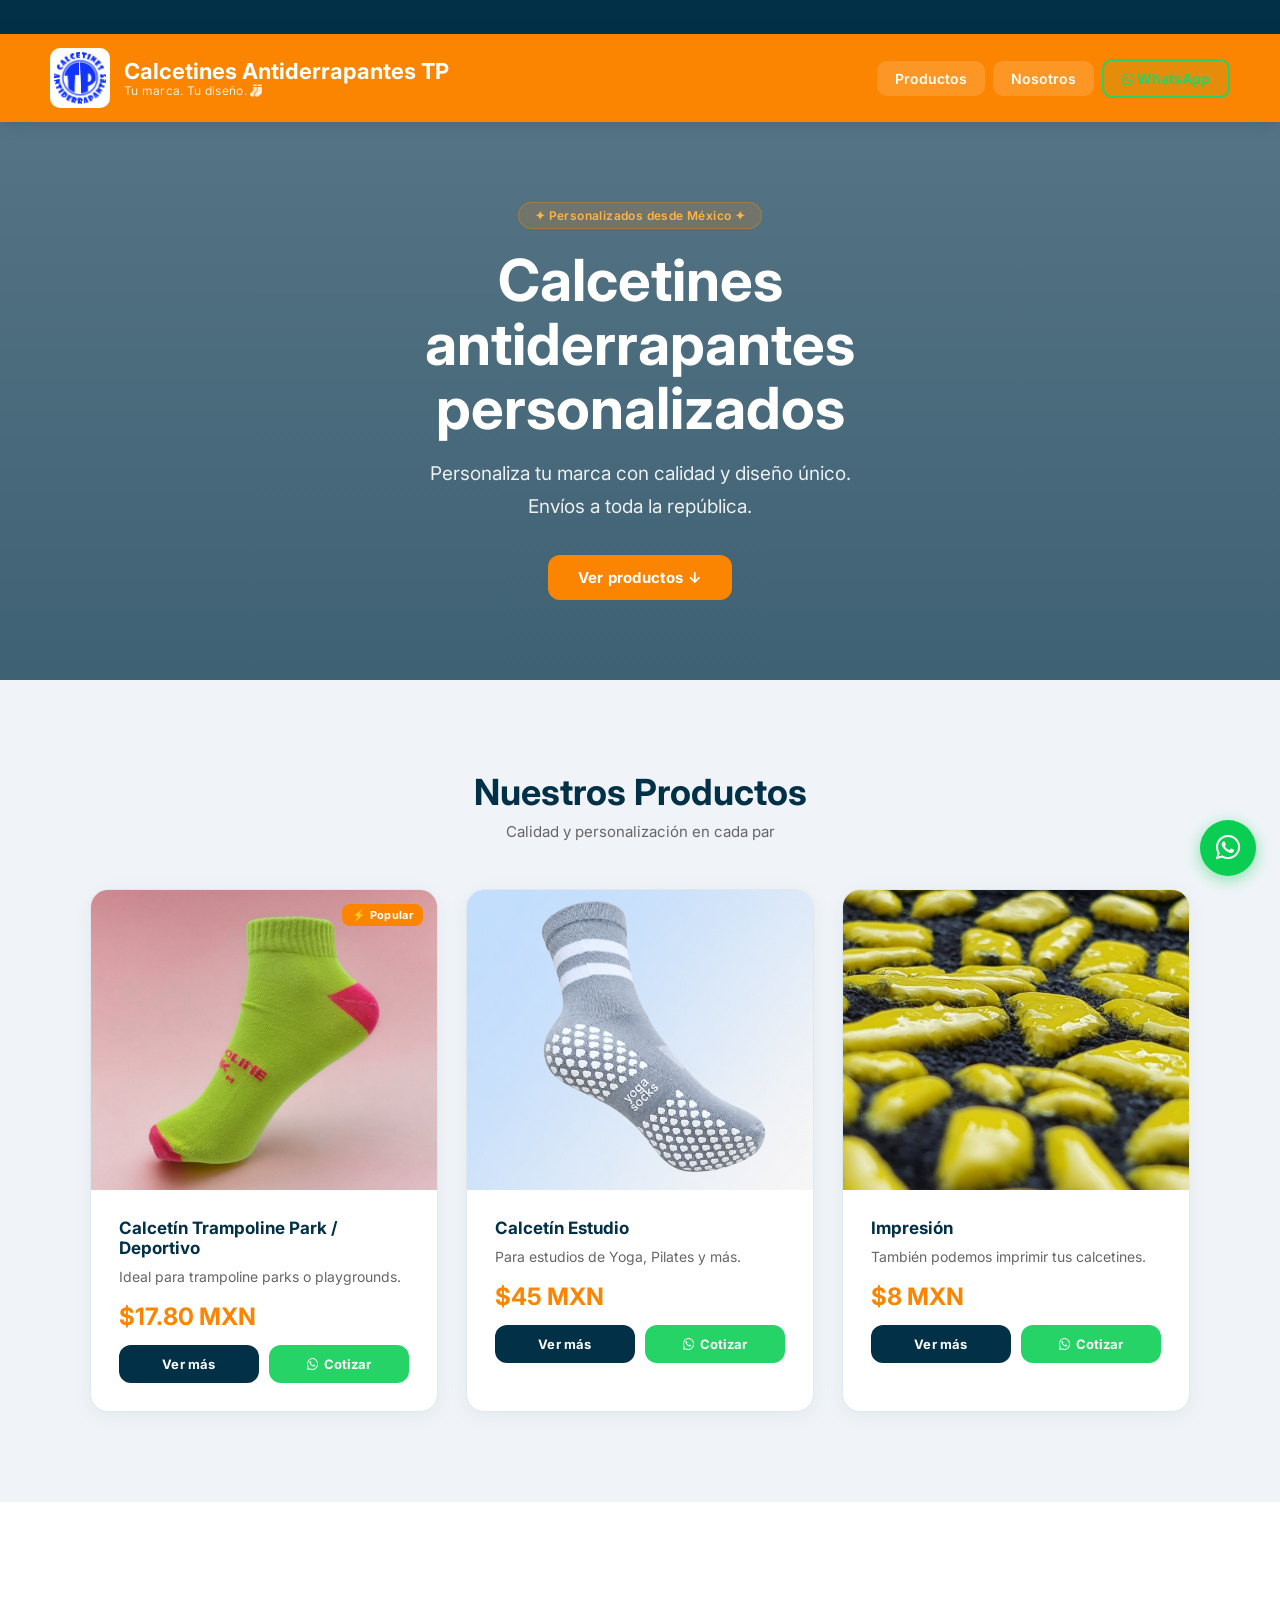
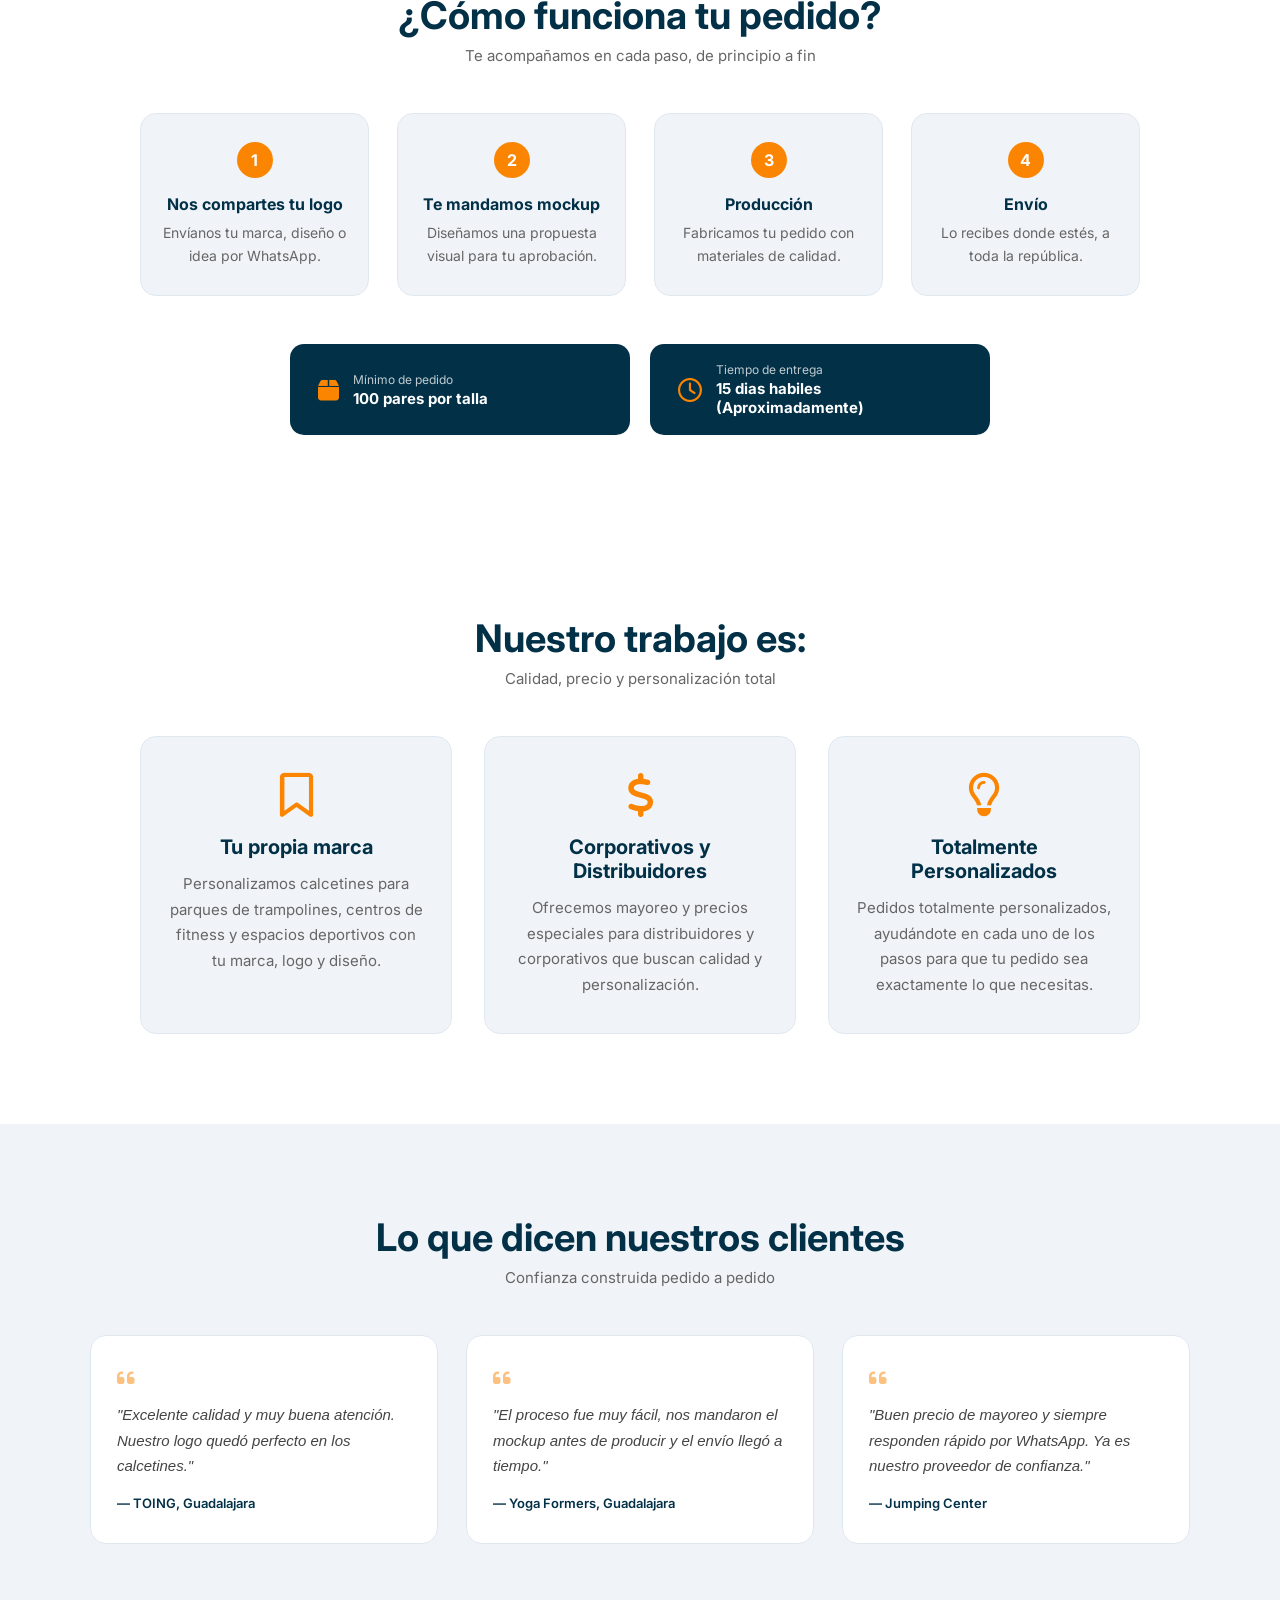
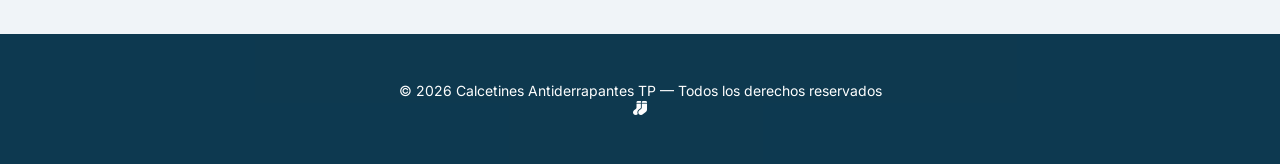
==== commit f8732fe9: "Cambios pagina principal formato" ====
--- a/index.html
+++ b/index.html
@@ -13,17 +13,17 @@
 
 <div class="top-bar">
     <div class="top-bar-text">
-        🧦🧦🧦 TOTALMENTE PERSONALIZADOS &nbsp;|&nbsp;
-        ENVIOS A TODA LA REPUBLICA 🚚 &nbsp;|&nbsp;
+        TOTALMENTE PERSONALIZADOS &nbsp;|&nbsp;
+        ENVÍOS A TODA LA REPÚBLICA &nbsp;|&nbsp;
         MAYOREO Y MENUDEO &nbsp;|&nbsp;
-        CONTACTANOS POR WHATSAPP 📲 &nbsp;&nbsp;&nbsp;&nbsp;&nbsp;
+        CONTÁCTANOS POR WHATSAPP &nbsp;&nbsp;&nbsp;&nbsp;&nbsp;
     </div>
 </div>
 
 <header>
     <div class="brand">
         <img src="img/logo_TP_sin_fondo.png" class="logo" alt="Logo TP">
-        <h1>Calcetines Antiderrapantes TP<span>Tu marca. Tu diseño.</span></h1>
+        <h1>Calcetines Antiderrapantes TP<span>Tu marca. Tu diseño. <i class="fa-solid fa-socks"></i> </span></h1>
     </div>
     <nav>
         <a href="#productos">Productos</a>
@@ -39,7 +39,8 @@
         <source src="video/banner.mp4" type="video/mp4">
     </video>
     <div class="hero-content">
-               <h2>Calcetines antiderrapantes personalizados</h2>
+        <div class="hero-badge">✦ Personalizados desde México ✦</div>
+        <h2>Calcetines antiderrapantes personalizados</h2>
         <p>Personaliza tu marca con calidad y diseño único.<br>Envíos a toda la república.</p>
         <a href="#productos" class="btn">Ver productos ↓</a>
     </div>
@@ -58,7 +59,10 @@
                 <h3>Calcetín Trampoline Park / Deportivo</h3>
                 <p>Ideal para trampoline parks o playgrounds.</p>
                 <div class="price">$17.80 MXN</div>
-                <a class="btn" href="calcetin-deportivo.html">Comprar</a>
+                <div class="card-actions">
+                    <a class="btn" href="calcetin-deportivo.html">Ver más</a>
+                    <a class="btn-wa" href="https://wa.me/5213122440520?text=Hola%2C%20quiero%20cotizar%20el%20calcet%C3%ADn%20Trampoline%20Park%2FDeportivo" target="_blank"><i class="fa-brands fa-whatsapp"></i> Cotizar</a>
+                </div>
             </div>
         </div>
 
@@ -68,7 +72,10 @@
                 <h3>Calcetín Estudio</h3>
                 <p>Para estudios de Yoga, Pilates y más.</p>
                 <div class="price">$45 MXN</div>
-                <a class="btn" href="calcetin-yoga.html">Comprar</a>
+                <div class="card-actions">
+                    <a class="btn" href="calcetin-yoga.html">Ver más</a>
+                    <a class="btn-wa" href="https://wa.me/5213122440520?text=Hola%2C%20quiero%20cotizar%20el%20calcet%C3%ADn%20de%20Estudio" target="_blank"><i class="fa-brands fa-whatsapp"></i> Cotizar</a>
+                </div>
             </div>
         </div>
 
@@ -78,16 +85,65 @@
                 <h3>Impresión</h3>
                 <p>También podemos imprimir tus calcetines.</p>
                 <div class="price">$8 MXN</div>
-                <a class="btn" href="impresion.html">Comprar</a>
-            </div>
-        </div>
-
+                <div class="card-actions">
+                    <a class="btn" href="impresion.html">Ver más</a>
+                    <a class="btn-wa" href="https://wa.me/5213122440520?text=Hola%2C%20quiero%20cotizar%20el%20servicio%20de%20Impresi%C3%B3n" target="_blank"><i class="fa-brands fa-whatsapp"></i> Cotizar</a>
+                </div>
+            </div>
+        </div>
+
+    </div>
+</section>
+
+
+<section class="how-it-works">
+    <h2>¿Cómo funciona tu pedido?</h2>
+    <p class="section-subtitle">Te acompañamos en cada paso, de principio a fin</p>
+
+    <div class="steps-grid">
+        <div class="step-box">
+            <div class="step-number">1</div>
+            <h3>Nos compartes tu logo</h3>
+            <p>Envíanos tu marca, diseño o idea por WhatsApp.</p>
+        </div>
+        <div class="step-box">
+            <div class="step-number">2</div>
+            <h3>Te mandamos mockup</h3>
+            <p>Diseñamos una propuesta visual para tu aprobación.</p>
+        </div>
+        <div class="step-box">
+            <div class="step-number">3</div>
+            <h3>Producción</h3>
+            <p>Fabricamos tu pedido con materiales de calidad.</p>
+        </div>
+        <div class="step-box">
+            <div class="step-number">4</div>
+            <h3>Envío</h3>
+            <p>Lo recibes donde estés, a toda la república.</p>
+        </div>
+    </div>
+
+    <div class="order-info">
+        <div class="order-info-item">
+            <i class="fa-solid fa-box"></i>
+            <div>
+                <span class="order-info-label">Mínimo de pedido</span>
+                <span class="order-info-value">100 pares por talla</span>
+            </div>
+        </div>
+        <div class="order-info-item">
+            <i class="fa-regular fa-clock"></i>
+            <div>
+                <span class="order-info-label">Tiempo de entrega</span>
+                <span class="order-info-value">15 dias habiles <br> (Aproximadamente)</span>
+            </div>
+        </div>
     </div>
 </section>
 
 <section class="benefits">
     <h2>Nuestro trabajo es:</h2>
-    <p class="section-subtitle">Calidad, precio y personalización total </p>
+    <p class="section-subtitle">Calidad, precio y personalización total</p>
 
     <div class="benefits-container">
 
@@ -104,7 +160,7 @@
         </div>
 
         <div class="benefit-box">
-            <i class="fa-regular fa-medal"></i>
+            <i class="fa-regular fa-lightbulb"></i>
             <h3>Totalmente Personalizados</h3>
             <p>Pedidos totalmente personalizados, ayudándote en cada uno de los pasos para que tu pedido sea exactamente lo que necesitas.</p>
         </div>
@@ -112,8 +168,32 @@
     </div>
 </section>
 
+<section class="testimonials">
+    <h2>Lo que dicen nuestros clientes</h2>
+    <p class="section-subtitle">Confianza construida pedido a pedido</p>
+
+    <div class="testimonials-grid">
+        <div class="testimonial-card">
+            <i class="fa-solid fa-quote-left quote-icon"></i>
+            <p class="testimonial-text">"Excelente calidad y muy buena atención. Nuestro logo quedó perfecto en los calcetines."</p>
+            <p class="testimonial-author">— TOING, Guadalajara</p>
+        </div>
+        <div class="testimonial-card">
+            <i class="fa-solid fa-quote-left quote-icon"></i>
+            <p class="testimonial-text">"El proceso fue muy fácil, nos mandaron el mockup antes de producir y el envío llegó a tiempo."</p>
+            <p class="testimonial-author">— Yoga Formers, Guadalajara</p>
+        </div>
+        <div class="testimonial-card">
+            <i class="fa-solid fa-quote-left quote-icon"></i>
+            <p class="testimonial-text">"Buen precio de mayoreo y siempre responden rápido por WhatsApp. Ya es nuestro proveedor de confianza."</p>
+            <p class="testimonial-author">— Jumping Center</p>
+        </div>
+    </div>
+</section>
+
 <footer class="footer">
-    <p>© 2026 Calcetines Antiderrapantes TP 🧦 — Todos los derechos reservados</p>
+    <p>© 2026 Calcetines Antiderrapantes TP  — Todos los derechos reservados</p>
+    <i class="fa-solid fa-socks"></i>
 </footer>
 
 <a class="whatsapp" href="https://wa.me/5213122440520" target="_blank" aria-label="WhatsApp">
--- a/css/style.css
+++ b/css/style.css
@@ -302,6 +302,234 @@
     font-weight:700;
 }
 
+.card-actions{
+    display:flex;
+    gap:10px;
+}
+
+.card-actions .btn{
+    flex:1;
+    text-align:center;
+    padding:11px 12px;
+    font-size:13px;
+    background:#023047;
+}
+
+.card-actions .btn:hover{
+    background:#034a6e;
+    box-shadow:0 8px 24px rgba(2,48,71,.25);
+}
+
+.btn-wa{
+    flex:1;
+    text-align:center;
+    display:flex;
+    align-items:center;
+    justify-content:center;
+    gap:6px;
+    background:#25D366;
+    color:white;
+    padding:11px 12px;
+    border-radius:12px;
+    text-decoration:none;
+    font-size:13px;
+    font-weight:700;
+    transition:.25s ease;
+}
+
+.btn-wa:hover{
+    background:#1ebc59;
+    transform:translateY(-3px);
+    box-shadow:0 8px 24px rgba(37,211,102,.35);
+}
+
+/* ── TRUSTED BY ── */
+.trusted{
+    padding:40px 60px;
+    background:#F0F4F8;
+    text-align:center;
+}
+
+.trusted-label{
+    font-size:13px;
+    font-weight:600;
+    color:#888;
+    text-transform:uppercase;
+    letter-spacing:1px;
+    margin-bottom:24px;
+}
+
+.trusted-grid{
+    display:flex;
+    flex-wrap:wrap;
+    justify-content:center;
+    gap:16px;
+    max-width:900px;
+    margin:0 auto;
+}
+
+.trusted-logo{
+    background:white;
+    border:1px solid #e0e8ef;
+    border-radius:10px;
+    padding:14px 24px;
+    font-size:14px;
+    font-weight:600;
+    color:#888;
+}
+
+/* ── HOW IT WORKS ── */
+.how-it-works{
+    padding:90px 60px;
+    background:white;
+    text-align:center;
+}
+
+.how-it-works h2{
+    font-size:38px;
+    margin-bottom:8px;
+    color:#023047;
+    font-weight:700;
+}
+
+.steps-grid{
+    display:grid;
+    grid-template-columns:repeat(auto-fit,minmax(200px,1fr));
+    gap:28px;
+    max-width:1000px;
+    margin:48px auto 0;
+}
+
+.step-box{
+    padding:28px 20px;
+    border-radius:16px;
+    background:#F0F4F8;
+    border:1px solid #e0e8ef;
+    position:relative;
+}
+
+.step-number{
+    width:36px;
+    height:36px;
+    border-radius:50%;
+    background:#FB8500;
+    color:white;
+    font-weight:700;
+    font-size:16px;
+    display:flex;
+    align-items:center;
+    justify-content:center;
+    margin:0 auto 16px;
+}
+
+.step-box h3{
+    font-size:16px;
+    font-weight:700;
+    color:#023047;
+    margin-bottom:8px;
+}
+
+.step-box p{
+    font-size:14px;
+    color:#666;
+    line-height:1.6;
+}
+
+.order-info{
+    display:flex;
+    flex-wrap:wrap;
+    justify-content:center;
+    gap:20px;
+    max-width:700px;
+    margin:48px auto 0;
+}
+
+.order-info-item{
+    display:flex;
+    align-items:center;
+    gap:14px;
+    background:#023047;
+    color:white;
+    padding:18px 28px;
+    border-radius:14px;
+    flex:1;
+    min-width:240px;
+    text-align:left;
+}
+
+.order-info-item i{
+    font-size:24px;
+    color:#FB8500;
+}
+
+.order-info-item div{
+    display:flex;
+    flex-direction:column;
+}
+
+.order-info-label{
+    font-size:12px;
+    opacity:.75;
+    margin-bottom:2px;
+}
+
+.order-info-value{
+    font-size:15px;
+    font-weight:700;
+}
+
+/* ── TESTIMONIALS ── */
+.testimonials{
+    padding:90px 60px;
+    background:#F0F4F8;
+    text-align:center;
+}
+
+.testimonials h2{
+    font-size:38px;
+    margin-bottom:8px;
+    color:#023047;
+    font-weight:700;
+}
+
+.testimonials-grid{
+    display:grid;
+    grid-template-columns:repeat(auto-fit,minmax(260px,1fr));
+    gap:28px;
+    max-width:1100px;
+    margin:48px auto 0;
+}
+
+.testimonial-card{
+    background:white;
+    border:1px solid #e0e8ef;
+    border-radius:16px;
+    padding:32px 26px;
+    text-align:left;
+}
+
+.quote-icon{
+    font-size:20px;
+    color:#FB8500;
+    opacity:.5;
+    margin-bottom:14px;
+    display:block;
+}
+
+.testimonial-text{
+    font-size:15px;
+    color:#444;
+    line-height:1.7;
+    margin-bottom:16px;
+    font-style:italic;
+}
+
+.testimonial-author{
+    font-size:13px;
+    font-weight:600;
+    color:#023047;
+}
+
 /* ── BENEFITS ── */
 .benefits{
     padding:90px 60px;
@@ -612,8 +840,29 @@
 
     .products,
     .benefits,
-    .contacto{
+    .contacto,
+    .trusted,
+    .how-it-works,
+    .testimonials{
         padding:60px 20px;
+    }
+
+    .card-actions{
+        flex-direction:column;
+    }
+
+    .order-info-item{
+        min-width:auto;
+        width:100%;
+    }
+
+    .trusted-grid{
+        gap:10px;
+    }
+
+    .trusted-logo{
+        padding:10px 16px;
+        font-size:12px;
     }
 
     .contact-container{
